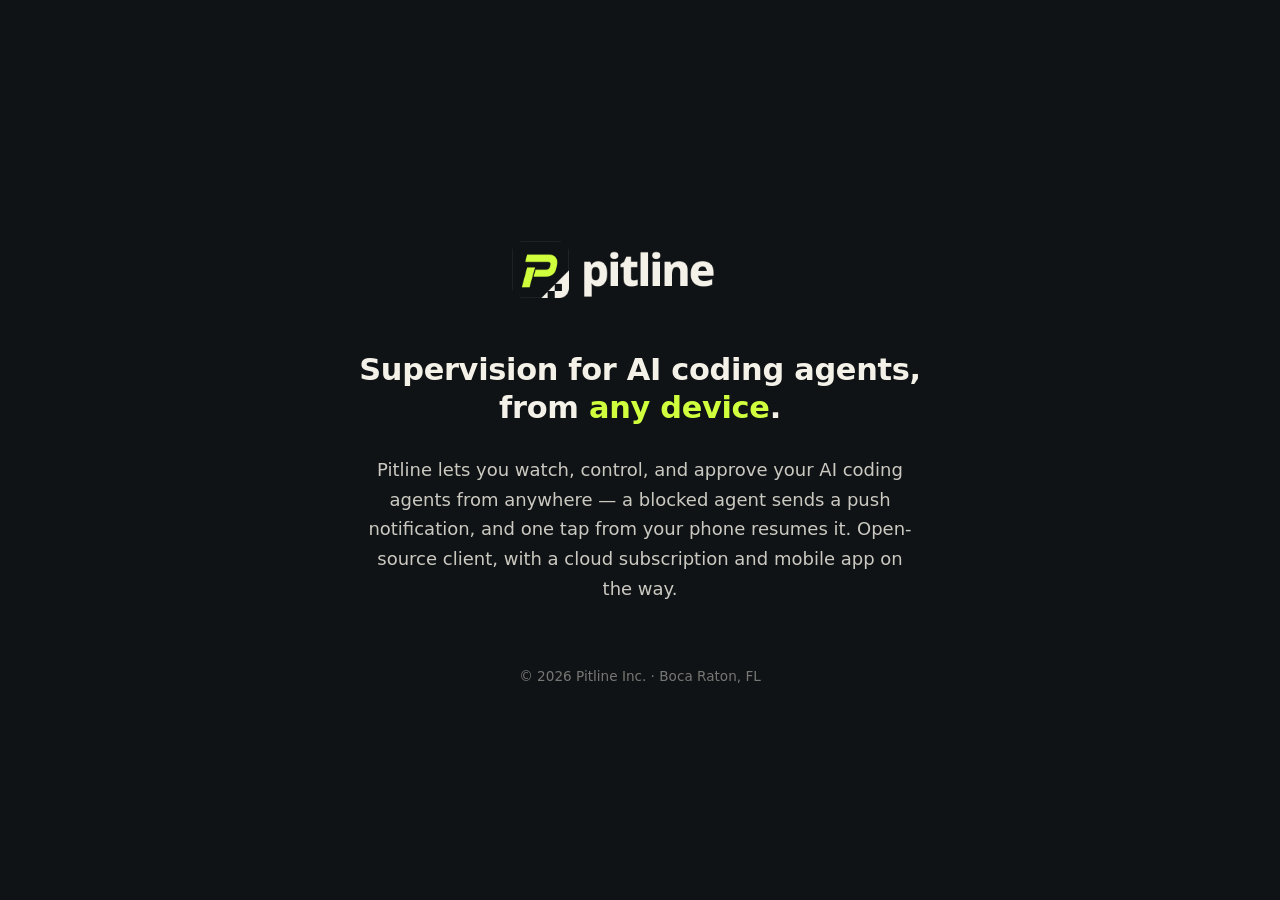
==== index.html @ 081ecd42 "Landing page for pitline.dev Claude-Session: https://claude.ai/code/session_01P5FhFDsYAYx5dnqQJ7jGLP" ====
<!doctype html>
<html lang="en">
<head>
  <meta charset="utf-8">
  <meta name="viewport" content="width=device-width, initial-scale=1">
  <title>Pitline — supervision for AI coding agents</title>
  <meta name="description" content="Pitline is web-native supervision for AI coding agents: watch, control, and approve your agents from any device, including your phone.">
  <link rel="icon" type="image/png" href="/assets/pitline-app-icon.png">
  <meta property="og:title" content="Pitline — supervision for AI coding agents">
  <meta property="og:description" content="Watch, control, and approve your AI coding agents from any device.">
  <meta property="og:image" content="https://pitline.dev/assets/pitline-og.png">
  <meta property="og:url" content="https://pitline.dev">
  <meta property="og:type" content="website">
  <style>
    :root {
      --graphite: #101315;
      --signal: #CFFF3D;
      --warm-white: #F4F1E8;
    }
    * { margin: 0; padding: 0; box-sizing: border-box; }
    body {
      background: var(--graphite);
      color: var(--warm-white);
      font-family: system-ui, -apple-system, "Segoe UI", Roboto, sans-serif;
      min-height: 100svh;
      display: flex;
      flex-direction: column;
      align-items: center;
      justify-content: center;
      padding: 2rem 1.5rem;
      text-align: center;
    }
    main {
      max-width: 40rem;
      display: flex;
      flex-direction: column;
      align-items: center;
      gap: 1.75rem;
    }
    .lockup { width: min(320px, 70vw); height: auto; }
    h1 {
      font-size: clamp(1.35rem, 4vw, 1.9rem);
      font-weight: 650;
      line-height: 1.25;
      letter-spacing: -0.01em;
    }
    h1 .accent { color: var(--signal); }
    p.lede {
      font-size: clamp(1rem, 2.5vw, 1.125rem);
      line-height: 1.65;
      color: color-mix(in srgb, var(--warm-white) 82%, transparent);
      max-width: 34rem;
    }
    footer {
      margin-top: 4rem;
      font-size: 0.85rem;
      color: color-mix(in srgb, var(--warm-white) 45%, transparent);
    }
  </style>
</head>
<body>
  <main>
    <img class="lockup" src="/assets/pitline-lockup-dark.png" alt="Pitline" width="900" height="300">
    <h1>Supervision for AI coding agents,<br>from <span class="accent">any device</span>.</h1>
    <p class="lede">
      Pitline lets you watch, control, and approve your AI coding agents from anywhere —
      a blocked agent sends a push notification, and one tap from your phone resumes it.
      Open-source client, with a cloud subscription and mobile app on the way.
    </p>
  </main>
  <footer>© 2026 Pitline Inc. · Boca Raton, FL</footer>
</body>
</html>
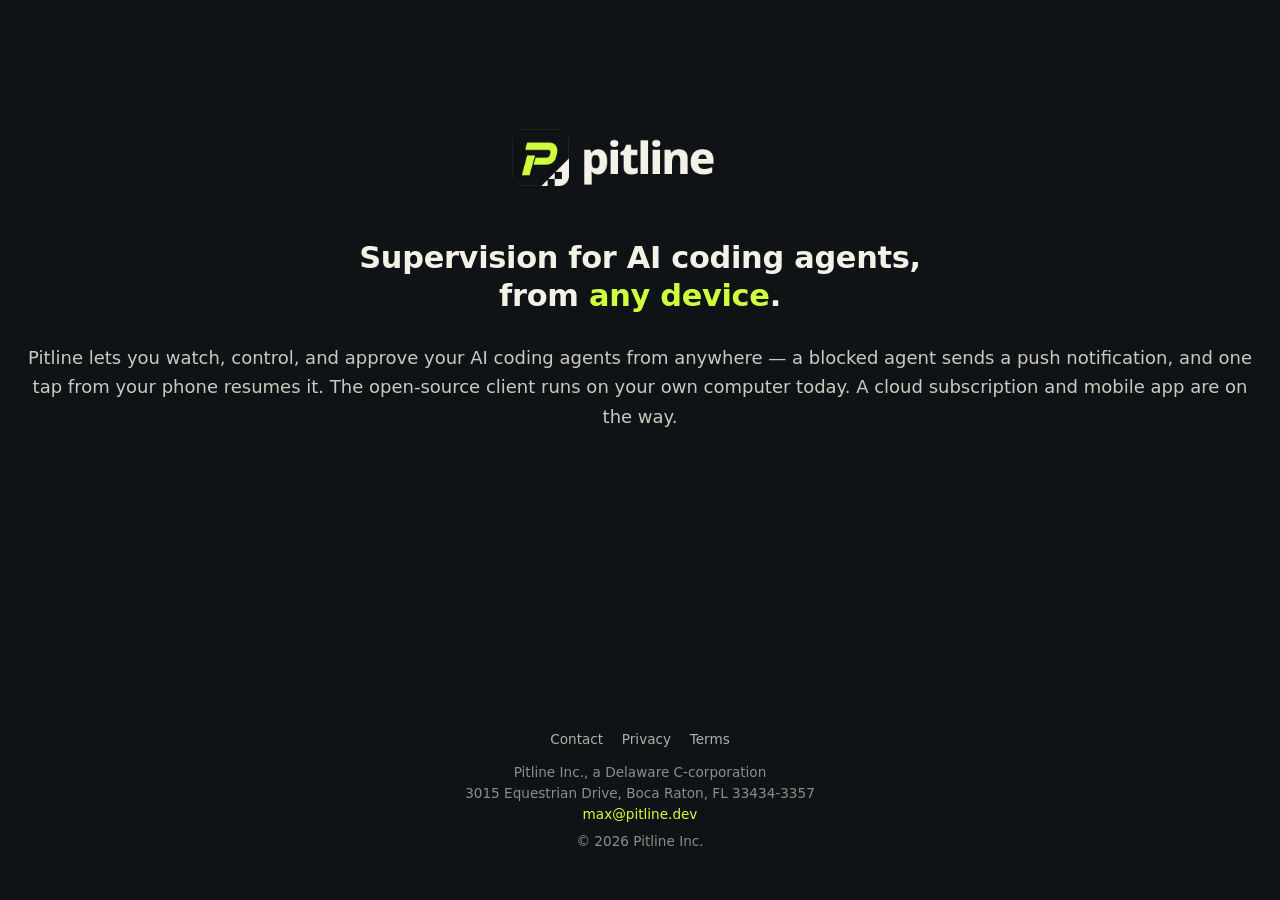
==== commit 1a95eaba: "Draft operating-company pages for pitline.dev. Add contact, privacy, and terms. Identify Pitline Inc" ====
--- a/index.html
+++ b/index.html
@@ -4,70 +4,36 @@
   <meta charset="utf-8">
   <meta name="viewport" content="width=device-width, initial-scale=1">
   <title>Pitline — supervision for AI coding agents</title>
-  <meta name="description" content="Pitline is web-native supervision for AI coding agents: watch, control, and approve your agents from any device, including your phone.">
+  <meta name="description" content="Pitline is web-native supervision for AI coding agents: watch, control, and approve your agents from any device. Pitline Inc. is a Delaware C-corporation.">
   <link rel="icon" type="image/png" href="/assets/pitline-app-icon.png">
+  <link rel="stylesheet" href="/site.css">
   <meta property="og:title" content="Pitline — supervision for AI coding agents">
   <meta property="og:description" content="Watch, control, and approve your AI coding agents from any device.">
   <meta property="og:image" content="https://pitline.dev/assets/pitline-og.png">
   <meta property="og:url" content="https://pitline.dev">
   <meta property="og:type" content="website">
-  <style>
-    :root {
-      --graphite: #101315;
-      --signal: #CFFF3D;
-      --warm-white: #F4F1E8;
-    }
-    * { margin: 0; padding: 0; box-sizing: border-box; }
-    body {
-      background: var(--graphite);
-      color: var(--warm-white);
-      font-family: system-ui, -apple-system, "Segoe UI", Roboto, sans-serif;
-      min-height: 100svh;
-      display: flex;
-      flex-direction: column;
-      align-items: center;
-      justify-content: center;
-      padding: 2rem 1.5rem;
-      text-align: center;
-    }
-    main {
-      max-width: 40rem;
-      display: flex;
-      flex-direction: column;
-      align-items: center;
-      gap: 1.75rem;
-    }
-    .lockup { width: min(320px, 70vw); height: auto; }
-    h1 {
-      font-size: clamp(1.35rem, 4vw, 1.9rem);
-      font-weight: 650;
-      line-height: 1.25;
-      letter-spacing: -0.01em;
-    }
-    h1 .accent { color: var(--signal); }
-    p.lede {
-      font-size: clamp(1rem, 2.5vw, 1.125rem);
-      line-height: 1.65;
-      color: color-mix(in srgb, var(--warm-white) 82%, transparent);
-      max-width: 34rem;
-    }
-    footer {
-      margin-top: 4rem;
-      font-size: 0.85rem;
-      color: color-mix(in srgb, var(--warm-white) 45%, transparent);
-    }
-  </style>
 </head>
 <body>
-  <main>
+  <main class="hero">
     <img class="lockup" src="/assets/pitline-lockup-dark.png" alt="Pitline" width="900" height="300">
     <h1>Supervision for AI coding agents,<br>from <span class="accent">any device</span>.</h1>
     <p class="lede">
       Pitline lets you watch, control, and approve your AI coding agents from anywhere —
       a blocked agent sends a push notification, and one tap from your phone resumes it.
-      Open-source client, with a cloud subscription and mobile app on the way.
+      The open-source client runs on your own computer today. A cloud subscription and
+      mobile app are on the way.
     </p>
   </main>
-  <footer>© 2026 Pitline Inc. · Boca Raton, FL</footer>
+  <footer>
+    <nav>
+      <a href="/contact.html">Contact</a>
+      <a href="/privacy.html">Privacy</a>
+      <a href="/terms.html">Terms</a>
+    </nav>
+    <div>Pitline Inc., a Delaware C-corporation</div>
+    <div>3015 Equestrian Drive, Boca Raton, FL 33434-3357</div>
+    <div><a href="mailto:max@pitline.dev">max@pitline.dev</a></div>
+    <div class="legal">© 2026 Pitline Inc.</div>
+  </footer>
 </body>
 </html>
--- a/site.css
+++ b/site.css
@@ -0,0 +1,65 @@
+:root {
+  --graphite: #101315;
+  --signal: #CFFF3D;
+  --warm-white: #F4F1E8;
+  --muted: color-mix(in srgb, var(--warm-white) 55%, transparent);
+}
+* { margin: 0; padding: 0; box-sizing: border-box; }
+body {
+  background: var(--graphite);
+  color: var(--warm-white);
+  font-family: system-ui, -apple-system, "Segoe UI", Roboto, sans-serif;
+  min-height: 100svh;
+  display: flex;
+  flex-direction: column;
+  align-items: center;
+  padding: 2rem 1.5rem 3rem;
+}
+a { color: var(--signal); text-decoration: none; }
+a:hover { text-decoration: underline; }
+header { width: 100%; max-width: 42rem; margin-bottom: 2rem; }
+header img { width: min(220px, 55vw); height: auto; }
+.page { width: 100%; max-width: 42rem; }
+.hero {
+  text-align: center;
+  display: flex;
+  flex-direction: column;
+  align-items: center;
+  gap: 1.75rem;
+  padding-top: 8vh;
+}
+.hero .lockup { width: min(320px, 70vw); height: auto; }
+h1 {
+  font-size: clamp(1.35rem, 4vw, 1.9rem);
+  font-weight: 650;
+  line-height: 1.25;
+  letter-spacing: -0.01em;
+}
+h1 .accent { color: var(--signal); }
+h2 {
+  font-size: 1.15rem;
+  font-weight: 600;
+  margin: 1.75rem 0 0.6rem;
+}
+p.lede, .prose p {
+  font-size: clamp(1rem, 2.5vw, 1.125rem);
+  line-height: 1.65;
+  color: color-mix(in srgb, var(--warm-white) 82%, transparent);
+}
+.prose p, .prose li { margin-bottom: 0.85rem; }
+.prose ul { padding-left: 1.2rem; }
+.prose { margin-top: 0.5rem; }
+.addr { font-style: normal; line-height: 1.6; }
+footer {
+  margin-top: auto;
+  padding-top: 3.5rem;
+  width: 100%;
+  max-width: 42rem;
+  font-size: 0.85rem;
+  color: var(--muted);
+  text-align: center;
+  line-height: 1.55;
+}
+footer nav { margin-bottom: 0.75rem; }
+footer nav a { margin: 0 0.45rem; color: color-mix(in srgb, var(--warm-white) 70%, transparent); }
+footer .legal { margin-top: 0.35rem; }
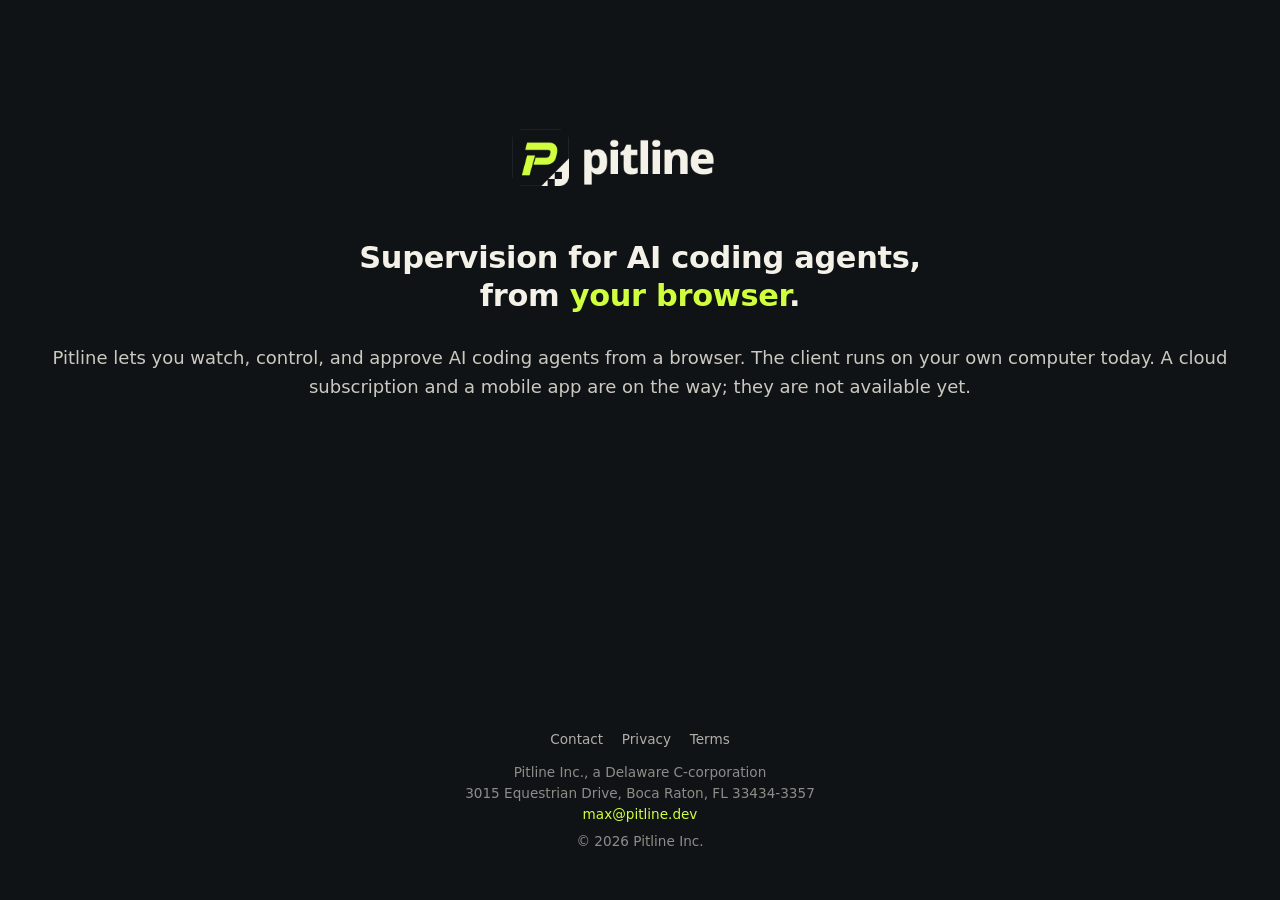
==== commit 0e4b04a6: "Soften hero copy and drop Apache-2.0 claim while the repo is private. Harvey legal nits on the draft" ====
--- a/index.html
+++ b/index.html
@@ -4,11 +4,11 @@
   <meta charset="utf-8">
   <meta name="viewport" content="width=device-width, initial-scale=1">
   <title>Pitline — supervision for AI coding agents</title>
-  <meta name="description" content="Pitline is web-native supervision for AI coding agents: watch, control, and approve your agents from any device. Pitline Inc. is a Delaware C-corporation.">
+  <meta name="description" content="Pitline is web-native supervision for AI coding agents: watch, control, and approve your agents from a browser. Pitline Inc. is a Delaware C-corporation.">
   <link rel="icon" type="image/png" href="/assets/pitline-app-icon.png">
   <link rel="stylesheet" href="/site.css">
   <meta property="og:title" content="Pitline — supervision for AI coding agents">
-  <meta property="og:description" content="Watch, control, and approve your AI coding agents from any device.">
+  <meta property="og:description" content="Watch, control, and approve your AI coding agents from a browser.">
   <meta property="og:image" content="https://pitline.dev/assets/pitline-og.png">
   <meta property="og:url" content="https://pitline.dev">
   <meta property="og:type" content="website">
@@ -16,12 +16,11 @@
 <body>
   <main class="hero">
     <img class="lockup" src="/assets/pitline-lockup-dark.png" alt="Pitline" width="900" height="300">
-    <h1>Supervision for AI coding agents,<br>from <span class="accent">any device</span>.</h1>
+    <h1>Supervision for AI coding agents,<br>from <span class="accent">your browser</span>.</h1>
     <p class="lede">
-      Pitline lets you watch, control, and approve your AI coding agents from anywhere —
-      a blocked agent sends a push notification, and one tap from your phone resumes it.
-      The open-source client runs on your own computer today. A cloud subscription and
-      mobile app are on the way.
+      Pitline lets you watch, control, and approve AI coding agents from a browser.
+      The client runs on your own computer today. A cloud subscription and a mobile
+      app are on the way; they are not available yet.
     </p>
   </main>
   <footer>
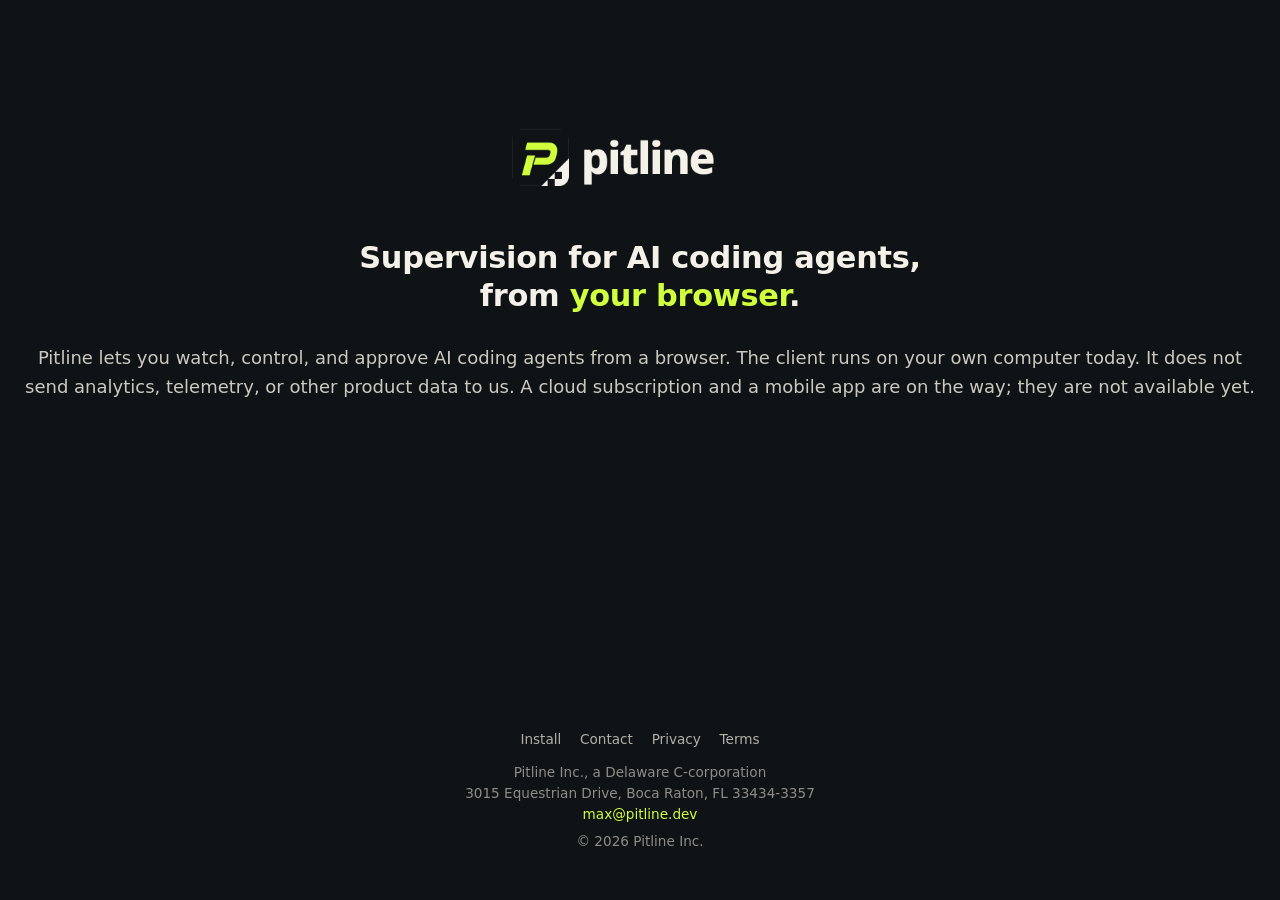
==== commit d0701d6f: "Add install page; privacy: product is local, analytics site-only. Google Analytics / Search Console," ====
--- a/index.html
+++ b/index.html
@@ -19,12 +19,14 @@
     <h1>Supervision for AI coding agents,<br>from <span class="accent">your browser</span>.</h1>
     <p class="lede">
       Pitline lets you watch, control, and approve AI coding agents from a browser.
-      The client runs on your own computer today. A cloud subscription and a mobile
+      The client runs on your own computer today. It does not send analytics,
+      telemetry, or other product data to us. A cloud subscription and a mobile
       app are on the way; they are not available yet.
     </p>
   </main>
   <footer>
     <nav>
+      <a href="/install.html">Install</a>
       <a href="/contact.html">Contact</a>
       <a href="/privacy.html">Privacy</a>
       <a href="/terms.html">Terms</a>
--- a/site.css
+++ b/site.css
@@ -63,3 +63,17 @@
 footer nav { margin-bottom: 0.75rem; }
 footer nav a { margin: 0 0.45rem; color: color-mix(in srgb, var(--warm-white) 70%, transparent); }
 footer .legal { margin-top: 0.35rem; }
+
+.prose pre {
+  overflow-x: auto;
+  padding: 0.9rem 1rem;
+  margin: 0 0 0.85rem;
+  background: color-mix(in srgb, var(--warm-white) 8%, transparent);
+  border-radius: 6px;
+  font-size: 0.85rem;
+  line-height: 1.5;
+}
+.prose code {
+  font-family: ui-monospace, SFMono-Regular, Menlo, Consolas, monospace;
+  font-size: 0.9em;
+}
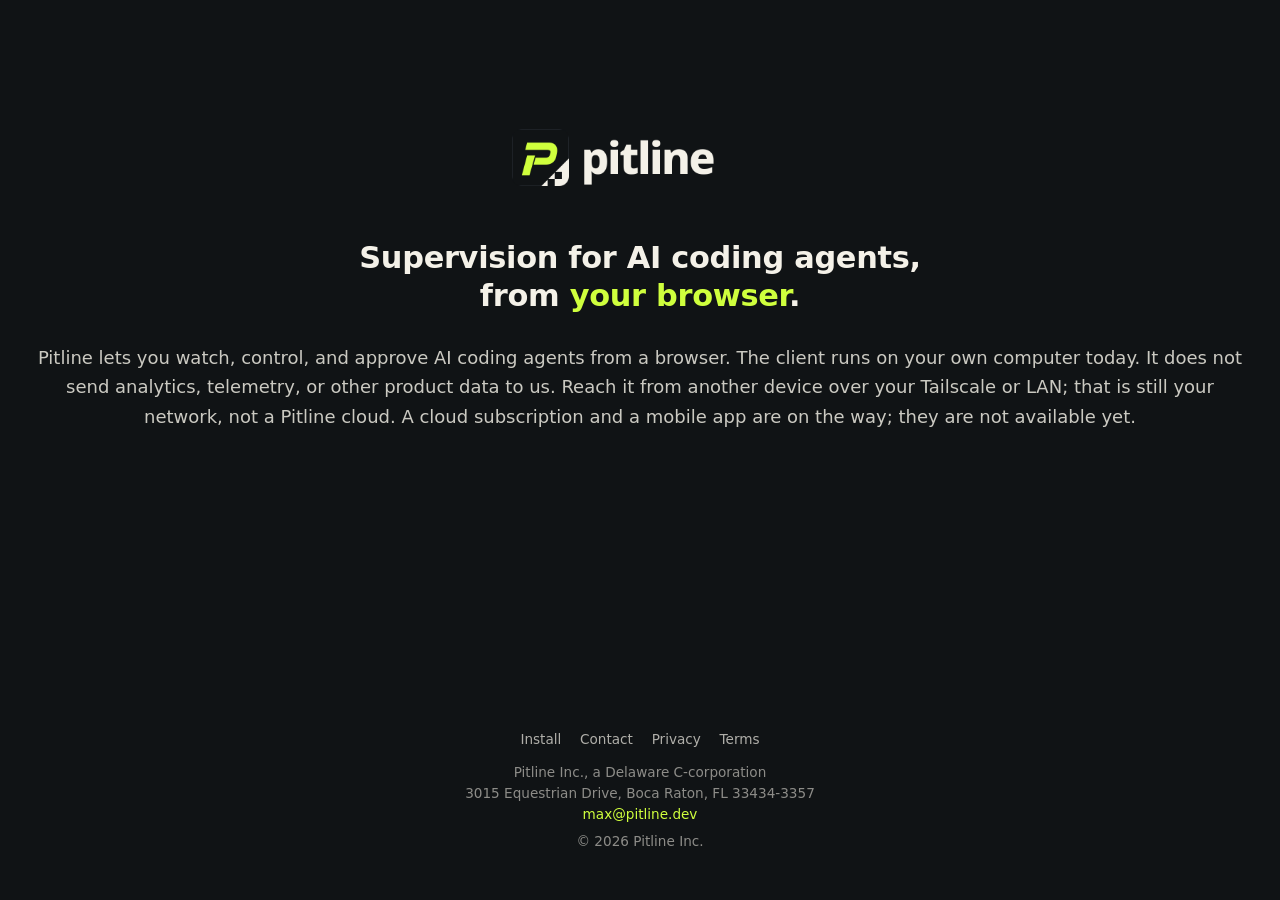
==== commit 49232f04: "Document Tailscale/LAN as the way to open the local UI remotely. Still not a Pitline cloud or mobile" ====
--- a/index.html
+++ b/index.html
@@ -3,6 +3,7 @@
 <head>
   <meta charset="utf-8">
   <meta name="viewport" content="width=device-width, initial-scale=1">
+  <meta name="google-site-verification" content="GQ0ChpXaXgn-ay-RtEQB5XUsm_oMuYf6OT4868eIXxI">
   <title>Pitline — supervision for AI coding agents</title>
   <meta name="description" content="Pitline is web-native supervision for AI coding agents: watch, control, and approve your agents from a browser. Pitline Inc. is a Delaware C-corporation.">
   <link rel="icon" type="image/png" href="/assets/pitline-app-icon.png">
@@ -20,8 +21,9 @@
     <p class="lede">
       Pitline lets you watch, control, and approve AI coding agents from a browser.
       The client runs on your own computer today. It does not send analytics,
-      telemetry, or other product data to us. A cloud subscription and a mobile
-      app are on the way; they are not available yet.
+      telemetry, or other product data to us. Reach it from another device over
+      your Tailscale or LAN; that is still your network, not a Pitline cloud.
+      A cloud subscription and a mobile app are on the way; they are not available yet.
     </p>
   </main>
   <footer>
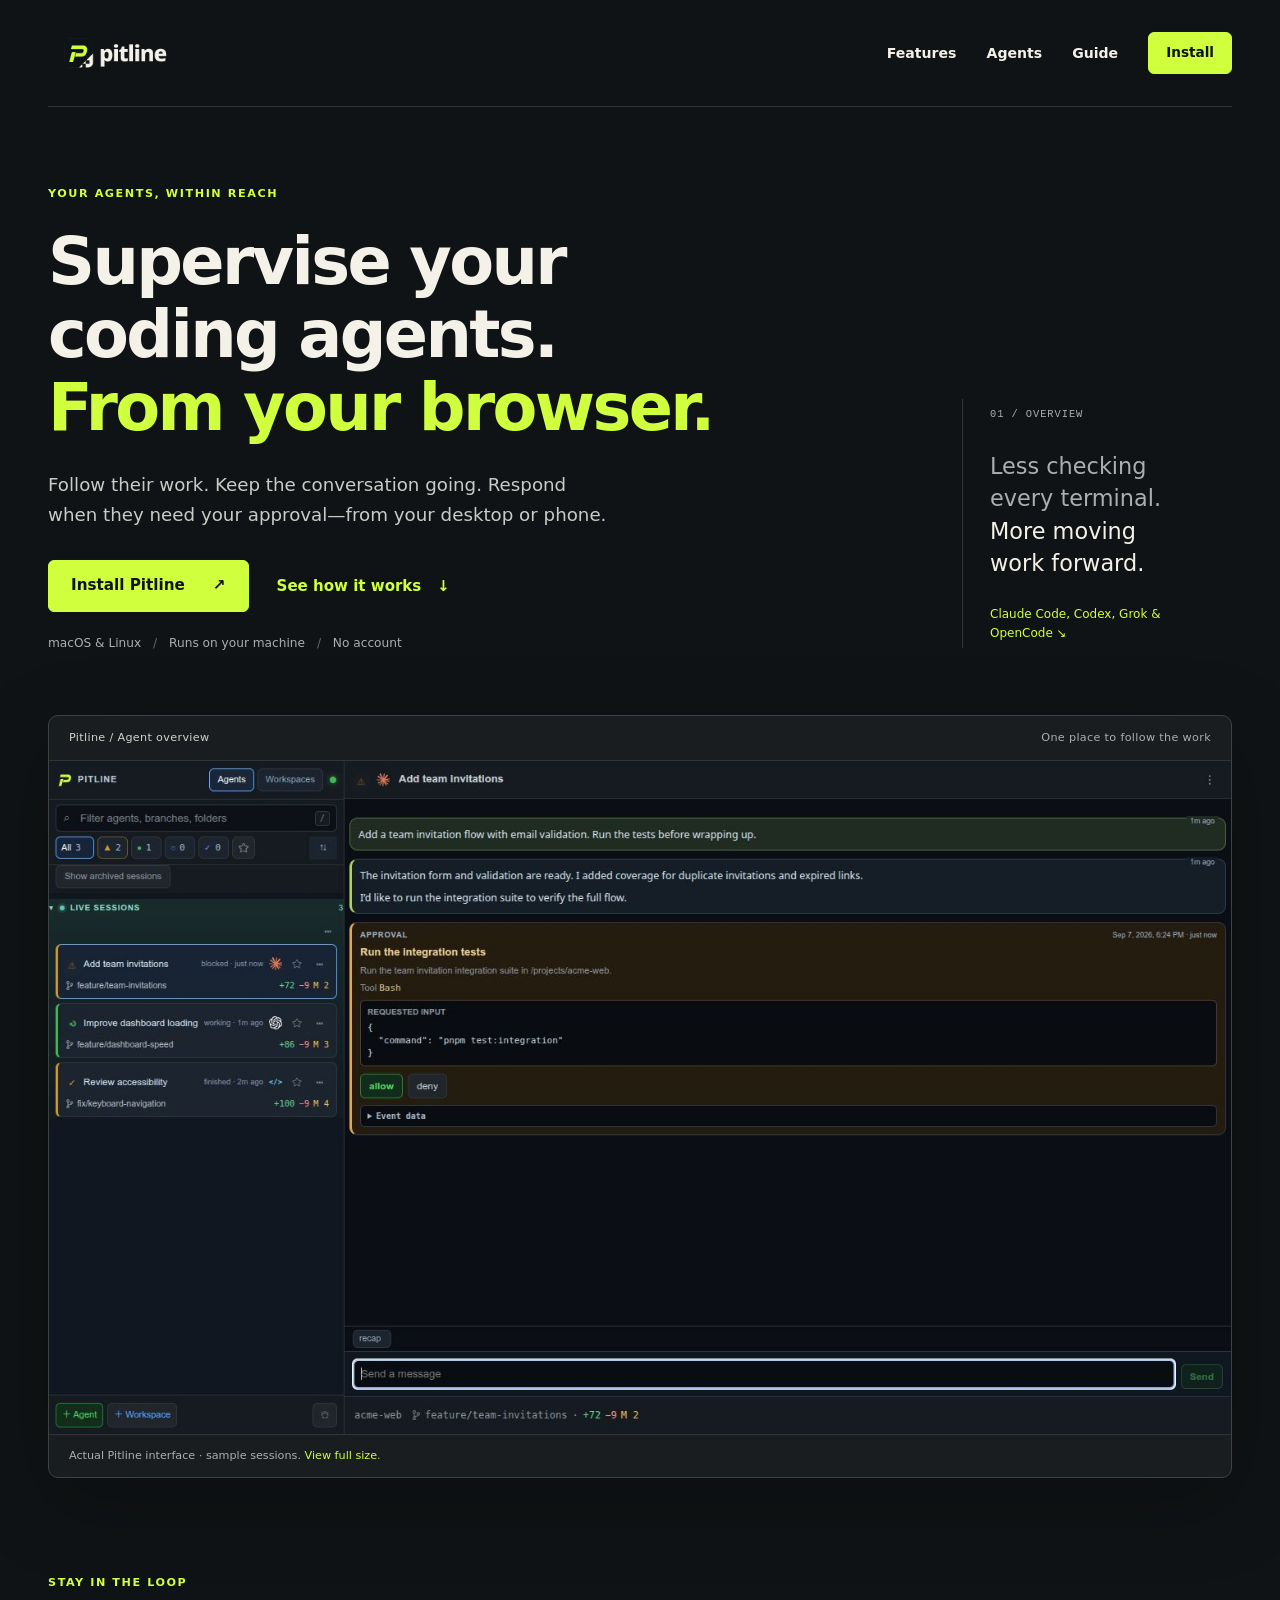
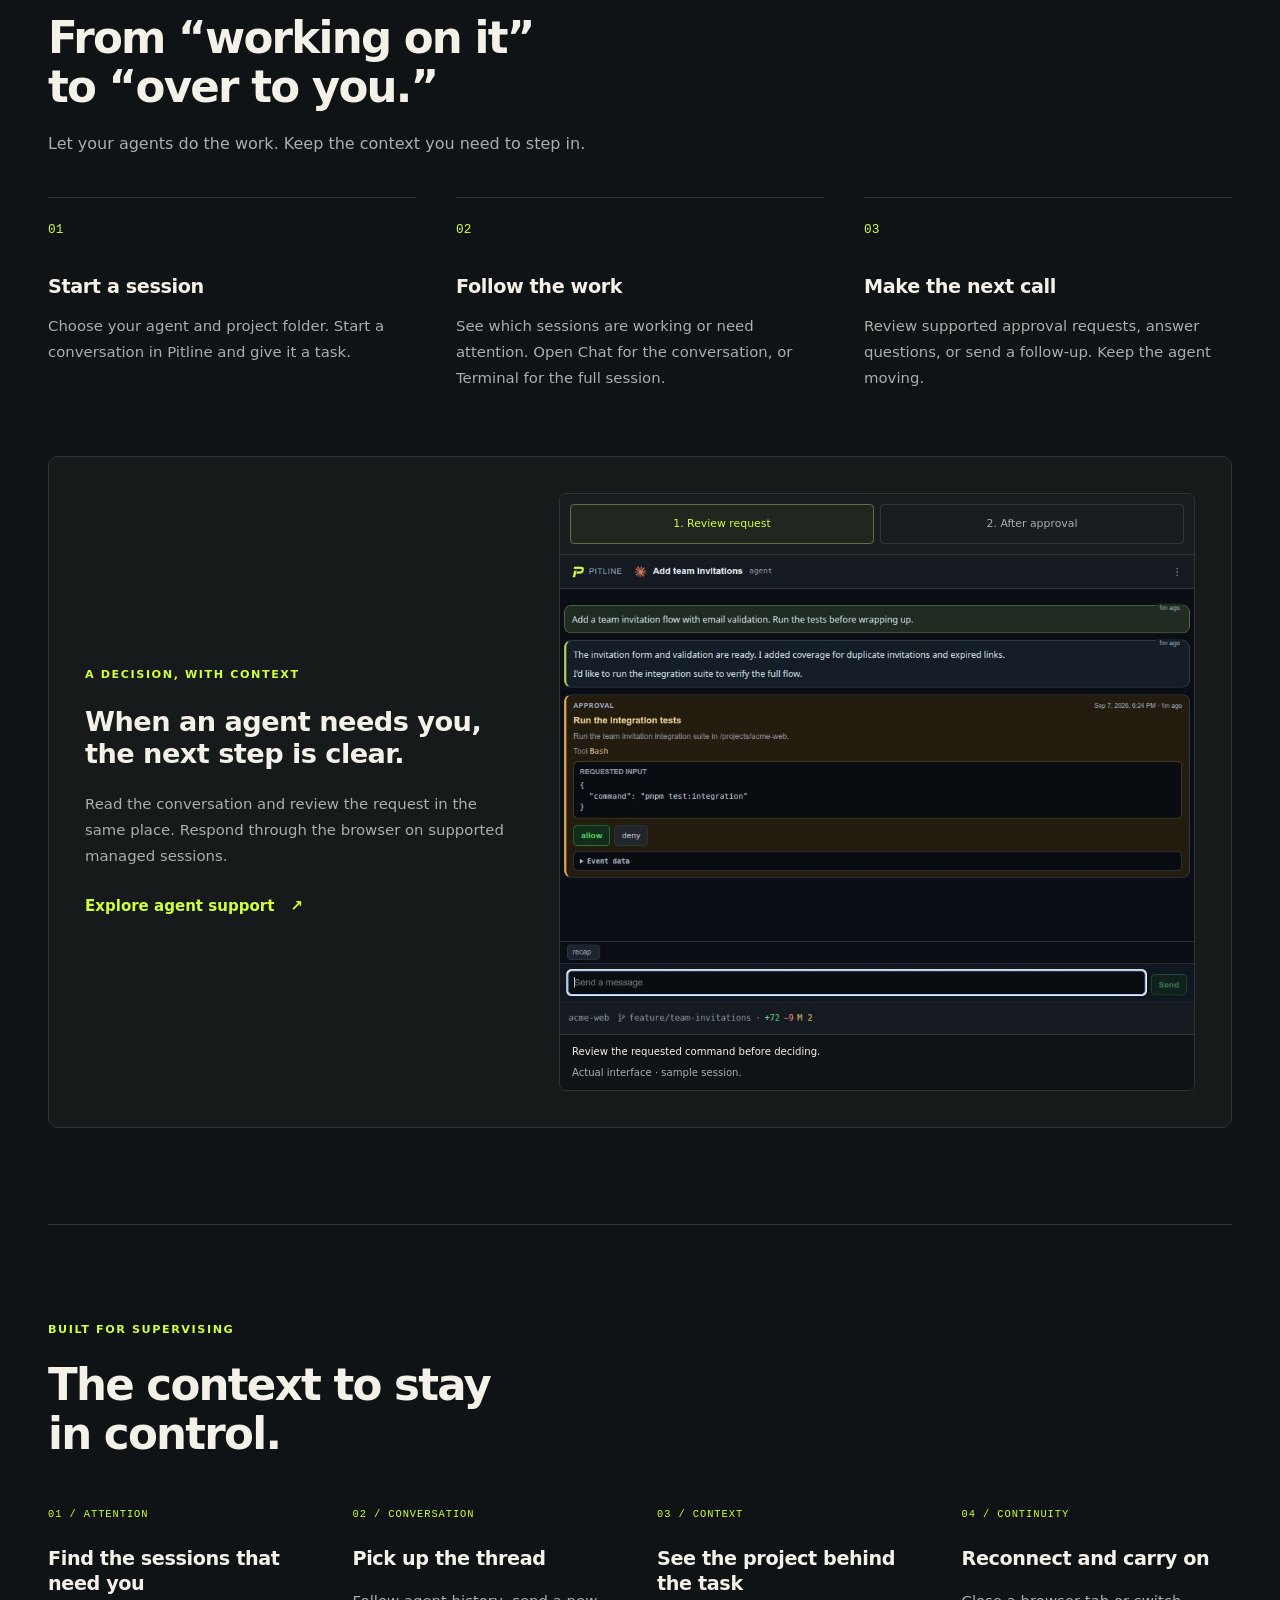
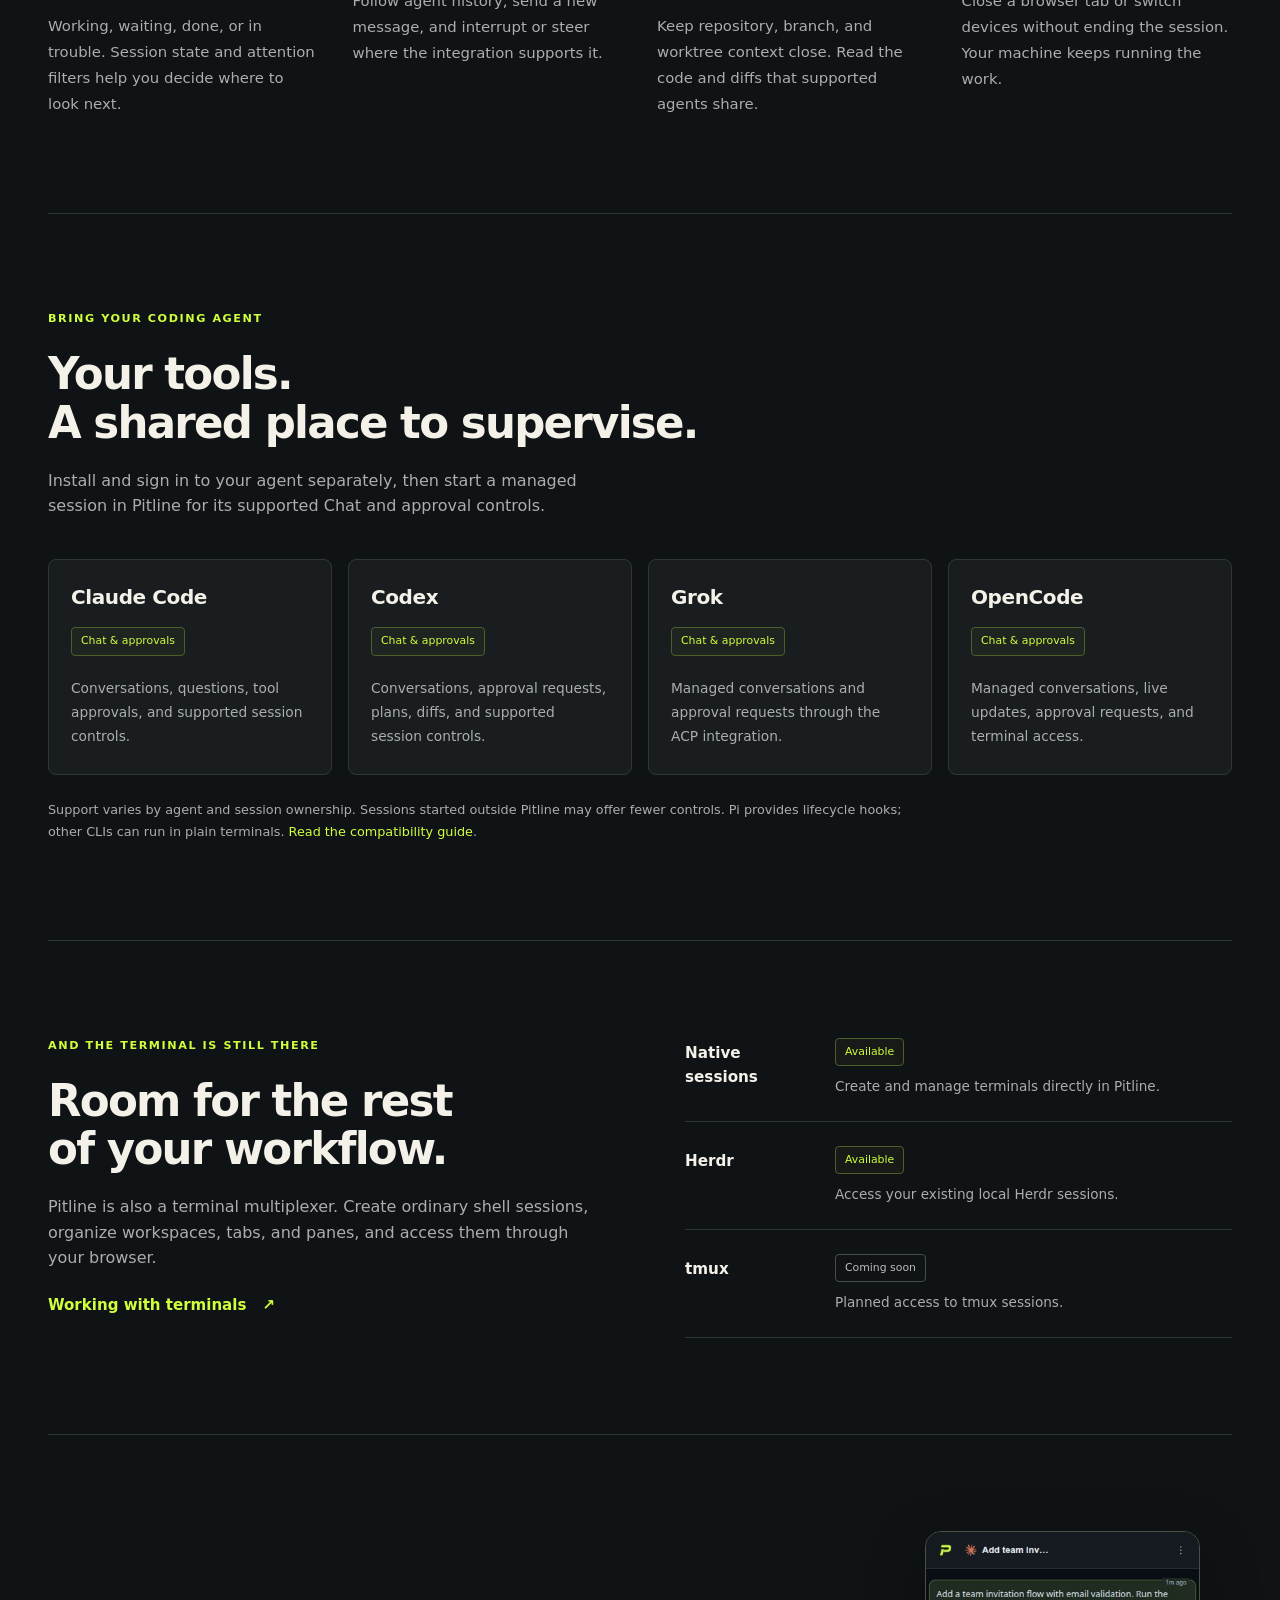
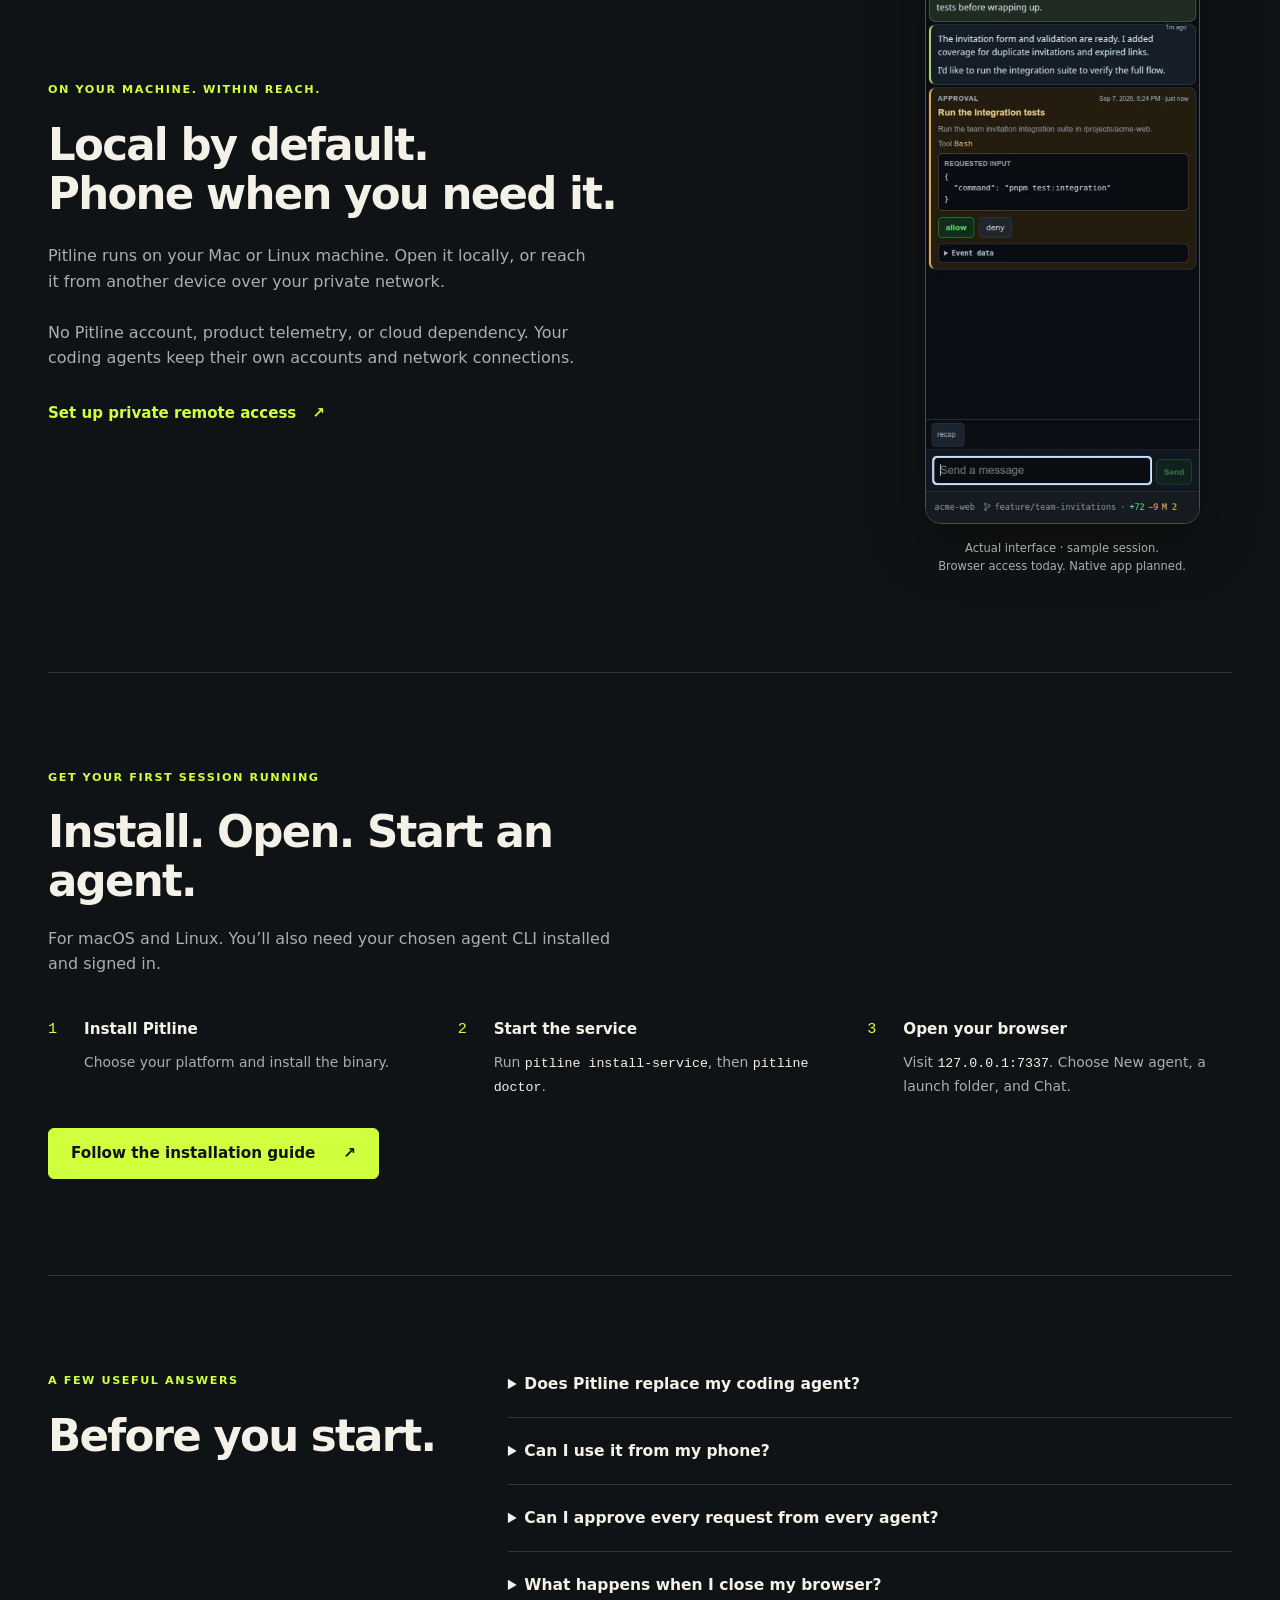
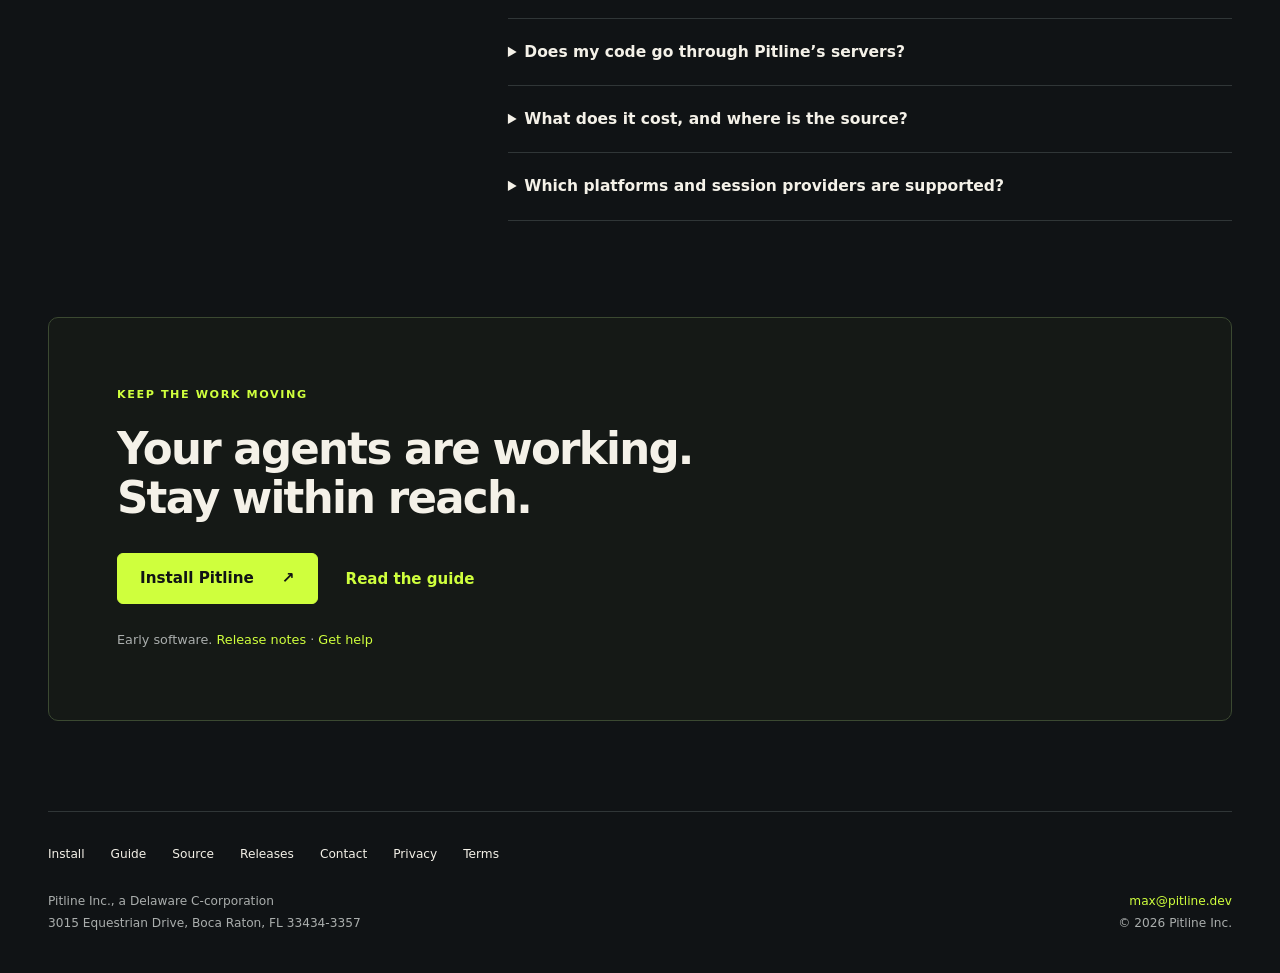
==== commit 7914f940: "Build agent supervision launch site and getting-started guides" ====
--- a/index.html
+++ b/index.html
@@ -1,42 +1,304 @@
 <!doctype html>
 <html lang="en">
 <head>
-  <meta charset="utf-8">
-  <meta name="viewport" content="width=device-width, initial-scale=1">
-  <meta name="google-site-verification" content="GQ0ChpXaXgn-ay-RtEQB5XUsm_oMuYf6OT4868eIXxI">
-  <title>Pitline — supervision for AI coding agents</title>
-  <meta name="description" content="Pitline is web-native supervision for AI coding agents: watch, control, and approve your agents from a browser. Pitline Inc. is a Delaware C-corporation.">
-  <link rel="icon" type="image/png" href="/assets/pitline-app-icon.png">
-  <link rel="stylesheet" href="/site.css">
-  <meta property="og:title" content="Pitline — supervision for AI coding agents">
-  <meta property="og:description" content="Watch, control, and approve your AI coding agents from a browser.">
-  <meta property="og:image" content="https://pitline.dev/assets/pitline-og.png">
-  <meta property="og:url" content="https://pitline.dev">
-  <meta property="og:type" content="website">
+<meta charset="utf-8">
+<meta name="viewport" content="width=device-width, initial-scale=1">
+<meta name="google-site-verification" content="GQ0ChpXaXgn-ay-RtEQB5XUsm_oMuYf6OT4868eIXxI">
+<title>Pitline — supervise your coding agents from your browser</title>
+<meta name="description" content="Follow your coding agents, manage conversations, and respond to approval requests from your browser. Pitline runs on your Mac or Linux machine. No account required.">
+<link rel="canonical" href="https://pitline.dev/">
+<link rel="icon" type="image/png" href="/assets/pitline-app-icon.png">
+<link rel="stylesheet" href="/site.css">
+<script src="/site.js" defer>
+</script>
+<meta property="og:title" content="Pitline — your agents, within reach">
+<meta property="og:description" content="Supervise your coding agents from your browser. Run locally. Follow their work. Respond when they need you.">
+<meta property="og:image" content="https://pitline.dev/assets/pitline-og.png">
+<meta property="og:url" content="https://pitline.dev/">
+<meta property="og:type" content="website">
+<meta name="twitter:card" content="summary_large_image">
 </head>
 <body>
-  <main class="hero">
-    <img class="lockup" src="/assets/pitline-lockup-dark.png" alt="Pitline" width="900" height="300">
-    <h1>Supervision for AI coding agents,<br>from <span class="accent">your browser</span>.</h1>
-    <p class="lede">
-      Pitline lets you watch, control, and approve AI coding agents from a browser.
-      The client runs on your own computer today. It does not send analytics,
-      telemetry, or other product data to us. Reach it from another device over
-      your Tailscale or LAN; that is still your network, not a Pitline cloud.
-      A cloud subscription and a mobile app are on the way; they are not available yet.
-    </p>
-  </main>
-  <footer>
-    <nav>
-      <a href="/install.html">Install</a>
-      <a href="/contact.html">Contact</a>
-      <a href="/privacy.html">Privacy</a>
-      <a href="/terms.html">Terms</a>
-    </nav>
-    <div>Pitline Inc., a Delaware C-corporation</div>
-    <div>3015 Equestrian Drive, Boca Raton, FL 33434-3357</div>
-    <div><a href="mailto:max@pitline.dev">max@pitline.dev</a></div>
-    <div class="legal">© 2026 Pitline Inc.</div>
-  </footer>
+<a class="skip-link" href="#main-content">Skip to content</a>
+<header class="site-header shell">
+<a class="brand" href="/" aria-label="Pitline home">
+<img src="/assets/pitline-lockup-dark.png" alt="Pitline" width="900" height="300">
+</a>
+<nav aria-label="Main navigation">
+<a href="#features">Features</a>
+<a href="#agents">Agents</a>
+<a href="/guide.html">Guide</a>
+<a class="button button-small" href="/install.html">Install</a>
+</nav>
+</header>
+<main id="main-content" class="landing">
+<section class="hero shell" aria-labelledby="hero-title">
+<div class="hero-copy">
+<p class="eyebrow">Your agents, within reach</p>
+<h1 id="hero-title">Supervise your<br>coding agents.<br>
+<span class="accent">From your browser.</span>
+</h1>
+<p class="lede">Follow their work. Keep the conversation going. Respond when they need your approval—from your desktop or phone.</p>
+<div class="actions">
+<a class="button" href="/install.html">Install Pitline <span aria-hidden="true">↗</span>
+</a>
+<a class="text-link" href="#walkthrough">See how it works <span aria-hidden="true">↓</span>
+</a>
+</div>
+<p class="hero-meta">macOS &amp; Linux <span aria-hidden="true">/</span> Runs on your machine <span aria-hidden="true">/</span> No account</p>
+</div>
+<div class="hero-aside">
+<span class="section-number">01 / OVERVIEW</span>
+<p>Less checking<br>every terminal.<br>
+<strong>More moving<br>work forward.</strong>
+</p>
+<a href="#agents">Claude Code, Codex, Grok &amp; OpenCode <span aria-hidden="true">↘</span>
+</a>
+</div>
+</section>
+<figure class="product-shot shell">
+<div class="shot-heading">
+<span>Pitline / Agent overview</span>
+<span>One place to follow the work</span>
+</div>
+<img src="/assets/pitline-agents.png" alt="Pitline agent overview with sample sessions and their working, waiting, and completed states" width="1440" height="820" fetchpriority="high">
+<figcaption>Actual Pitline interface · sample sessions. <a href="/assets/pitline-agents.png">View full size</a>.</figcaption>
+</figure>
+<section id="walkthrough" class="section shell" aria-labelledby="workflow-title">
+<div class="section-heading">
+<p class="eyebrow">Stay in the loop</p>
+<h2 id="workflow-title">From “working on it”<br>to “over to you.”</h2>
+<p>Let your agents do the work. Keep the context you need to step in.</p>
+</div>
+<ol class="steps">
+<li>
+<span class="step-number">01</span>
+<h3>Start a session</h3>
+<p>Choose your agent and project folder. Start a conversation in Pitline and give it a task.</p>
+</li>
+<li>
+<span class="step-number">02</span>
+<h3>Follow the work</h3>
+<p>See which sessions are working or need attention. Open Chat for the conversation, or Terminal for the full session.</p>
+</li>
+<li>
+<span class="step-number">03</span>
+<h3>Make the next call</h3>
+<p>Review supported approval requests, answer questions, or send a follow-up. Keep the agent moving.</p>
+</li>
+</ol>
+<div class="approval-feature">
+<div class="approval-copy">
+<p class="eyebrow">A decision, with context</p>
+<h3>When an agent needs you,<br>the next step is clear.</h3>
+<p>Read the conversation and review the request in the same place. Respond through the browser on supported managed sessions.</p>
+<a class="text-link" href="/guide.html#agents">Explore agent support <span aria-hidden="true">↗</span>
+</a>
+</div>
+<figure class="detail-shot">
+<div class="demo-controls" role="group" aria-label="Approval walkthrough">
+<button type="button" data-demo="request" aria-pressed="true" aria-controls="approval-demo">1. Review request</button>
+<button type="button" data-demo="result" aria-pressed="false" aria-controls="approval-demo">2. After approval</button>
+</div>
+<img id="approval-demo" src="/assets/pitline-approval.png" alt="A sample agent conversation in Pitline with a pending tool approval and response controls" width="900" height="680" loading="lazy">
+<figcaption>
+<span id="demo-caption" role="status">Review the requested command before deciding.</span> Actual interface · sample session.</figcaption>
+</figure>
+</div>
+</section>
+<section id="features" class="section section-border shell" aria-labelledby="features-title">
+<div class="section-heading">
+<p class="eyebrow">Built for supervising</p>
+<h2 id="features-title">The context to stay<br>in control.</h2>
+</div>
+<div class="feature-grid">
+<article>
+<span class="feature-index">01 / ATTENTION</span>
+<h3>Find the sessions that need you</h3>
+<p>Working, waiting, done, or in trouble. Session state and attention filters help you decide where to look next.</p>
+</article>
+<article>
+<span class="feature-index">02 / CONVERSATION</span>
+<h3>Pick up the thread</h3>
+<p>Follow agent history, send a new message, and interrupt or steer where the integration supports it.</p>
+</article>
+<article>
+<span class="feature-index">03 / CONTEXT</span>
+<h3>See the project behind the task</h3>
+<p>Keep repository, branch, and worktree context close. Read the code and diffs that supported agents share.</p>
+</article>
+<article>
+<span class="feature-index">04 / CONTINUITY</span>
+<h3>Reconnect and carry on</h3>
+<p>Close a browser tab or switch devices without ending the session. Your machine keeps running the work.</p>
+</article>
+</div>
+</section>
+<section id="agents" class="section section-border shell" aria-labelledby="agents-title">
+<div class="section-heading">
+<p class="eyebrow">Bring your coding agent</p>
+<h2 id="agents-title">Your tools.<br>A shared place to supervise.</h2>
+<p>Install and sign in to your agent separately, then start a managed session in Pitline for its supported Chat and approval controls.</p>
+</div>
+<div class="agent-grid">
+<article>
+<h3>Claude Code</h3>
+<span class="availability">Chat &amp; approvals</span>
+<p>Conversations, questions, tool approvals, and supported session controls.</p>
+</article>
+<article>
+<h3>Codex</h3>
+<span class="availability">Chat &amp; approvals</span>
+<p>Conversations, approval requests, plans, diffs, and supported session controls.</p>
+</article>
+<article>
+<h3>Grok</h3>
+<span class="availability">Chat &amp; approvals</span>
+<p>Managed conversations and approval requests through the ACP integration.</p>
+</article>
+<article>
+<h3>OpenCode</h3>
+<span class="availability">Chat &amp; approvals</span>
+<p>Managed conversations, live updates, approval requests, and terminal access.</p>
+</article>
+</div>
+<p class="section-note">Support varies by agent and session ownership. Sessions started outside Pitline may offer fewer controls. Pi provides lifecycle hooks; other CLIs can run in plain terminals. <a href="/guide.html#agents">Read the compatibility guide</a>.</p>
+</section>
+<section class="section section-border shell terminal-section" aria-labelledby="terminal-title">
+<div class="section-heading">
+<p class="eyebrow">And the terminal is still there</p>
+<h2 id="terminal-title">Room for the rest<br>of your workflow.</h2>
+<p>Pitline is also a terminal multiplexer. Create ordinary shell sessions, organize workspaces, tabs, and panes, and access them through your browser.</p>
+<a class="text-link" href="/guide.html#terminals">Working with terminals <span aria-hidden="true">↗</span>
+</a>
+</div>
+<dl class="provider-list">
+<div>
+<dt>Native sessions</dt>
+<dd>
+<span class="availability">Available</span>
+<p>Create and manage terminals directly in Pitline.</p>
+</dd>
+</div>
+<div>
+<dt>Herdr</dt>
+<dd>
+<span class="availability">Available</span>
+<p>Access your existing local Herdr sessions.</p>
+</dd>
+</div>
+<div>
+<dt>tmux</dt>
+<dd>
+<span class="availability planned">Coming soon</span>
+<p>Planned access to tmux sessions.</p>
+</dd>
+</div>
+</dl>
+</section>
+<section class="section section-border shell local-section" aria-labelledby="local-title">
+<div class="local-copy">
+<p class="eyebrow">On your machine. Within reach.</p>
+<h2 id="local-title">Local by default.<br>Phone when you need it.</h2>
+<p>Pitline runs on your Mac or Linux machine. Open it locally, or reach it from another device over your private network.</p>
+<p>No Pitline account, product telemetry, or cloud dependency. Your coding agents keep their own accounts and network connections.</p>
+<a class="text-link" href="/guide.html#remote-access">Set up private remote access <span aria-hidden="true">↗</span>
+</a>
+</div>
+<figure class="phone-shot">
+<img src="/assets/pitline-mobile.png" alt="Pitline's agent conversation and approval controls displayed in a phone-size browser" width="390" height="844" loading="lazy">
+<figcaption>Actual interface · sample session.<br>Browser access today. Native app planned.</figcaption>
+</figure>
+</section>
+<section class="section section-border shell quick-start" aria-labelledby="start-title">
+<div class="section-heading">
+<p class="eyebrow">Get your first session running</p>
+<h2 id="start-title">Install. Open. Start an agent.</h2>
+<p>For macOS and Linux. You’ll also need your chosen agent CLI installed and signed in.</p>
+</div>
+<div class="quick-start-body">
+<ol class="start-list">
+<li>
+<strong>Install Pitline</strong>
+<span>Choose your platform and install the binary.</span>
+</li>
+<li>
+<strong>Start the service</strong>
+<span>Run <code>pitline install-service</code>, then <code>pitline doctor</code>.</span>
+</li>
+<li>
+<strong>Open your browser</strong>
+<span>Visit <code>127.0.0.1:7337</code>. Choose New agent, a launch folder, and Chat.</span>
+</li>
+</ol>
+<a class="button" href="/install.html">Follow the installation guide <span aria-hidden="true">↗</span>
+</a>
+</div>
+</section>
+<section id="faq" class="section section-border shell faq-section" aria-labelledby="faq-title">
+<div class="section-heading">
+<p class="eyebrow">A few useful answers</p>
+<h2 id="faq-title">Before you start.</h2>
+</div>
+<div class="faq-list">
+<details>
+<summary>Does Pitline replace my coding agent?</summary>
+<p>No. Pitline gives you a browser interface for supervising the agents you already use. Install and authenticate each agent separately. Its provider’s terms, subscriptions, and usage charges still apply.</p>
+</details>
+<details>
+<summary>Can I use it from my phone?</summary>
+<p>Yes, through your phone’s browser when it can reach the machine running Pitline. Use a private network such as Tailscale and configure access appropriately. A native mobile app and hosted cloud access are planned, not available today. <a href="/guide.html#remote-access">Set up access</a>.</p>
+</details>
+<details>
+<summary>Can I approve every request from every agent?</summary>
+<p>Approval support depends on the agent, the request, and who owns the session. Start a managed session in Pitline for supported controls. External Claude hook approvals require separate setup; plain terminal access does not provide structured approval support. <a href="/guide.html#agents">Compare integrations</a>.</p>
+</details>
+<details>
+<summary>What happens when I close my browser?</summary>
+<p>The session continues on the host machine, and you can reconnect. The keeper service allows native terminal sessions to survive daemon restarts. The host still needs to stay awake and running; this does not keep tasks executing during sleep or shutdown.</p>
+</details>
+<details>
+<summary>Does my code go through Pitline’s servers?</summary>
+<p>The local product does not send your sessions, code, analytics, or telemetry to Pitline Inc. Browser connections go to your machine over the network you choose. Your coding agent may contact its own provider as usual. <a href="/privacy.html">Read the privacy notice</a>.</p>
+</details>
+<details>
+<summary>What does it cost, and where is the source?</summary>
+<p>The local Pitline software is licensed under Apache-2.0 and requires no Pitline subscription. Agent-provider costs are separate. <a href="https://github.com/pitlinehq/pitline">Browse the source</a>. A future cloud subscription is not available to purchase today.</p>
+</details>
+<details>
+<summary>Which platforms and session providers are supported?</summary>
+<p>Pitline runs on macOS and Linux, with Intel/Apple Silicon and x86_64/ARM64 builds respectively. Native terminals and local Herdr sessions are supported. tmux integration is coming soon. There is no native Windows release.</p>
+</details>
+</div>
+</section>
+<section class="closing shell" aria-labelledby="closing-title">
+<p class="eyebrow">Keep the work moving</p>
+<h2 id="closing-title">Your agents are working.<br>Stay within reach.</h2>
+<div class="actions">
+<a class="button" href="/install.html">Install Pitline <span aria-hidden="true">↗</span>
+</a>
+<a class="text-link" href="/guide.html">Read the guide</a>
+</div>
+<p class="section-note">Early software. <a href="https://github.com/pitlinehq/releases/releases">Release notes</a> · <a href="/contact.html">Get help</a>
+</p>
+</section>
+</main>
+<footer class="site-footer shell">
+<nav aria-label="Footer navigation">
+<a href="/install.html">Install</a>
+<a href="/guide.html">Guide</a>
+<a href="https://github.com/pitlinehq/pitline">Source</a>
+<a href="https://github.com/pitlinehq/releases/releases">Releases</a>
+<a href="/contact.html">Contact</a>
+<a href="/privacy.html">Privacy</a>
+<a href="/terms.html">Terms</a>
+</nav>
+<div class="footer-meta">
+<div>Pitline Inc., a Delaware C-corporation<br>3015 Equestrian Drive, Boca Raton, FL 33434-3357</div>
+<div>
+<a href="mailto:max@pitline.dev">max@pitline.dev</a>
+<br>© 2026 Pitline Inc.</div>
+</div>
+</footer>
 </body>
 </html>
--- a/site.css
+++ b/site.css
@@ -1,79 +1,1243 @@
 :root {
-  --graphite: #101315;
-  --signal: #CFFF3D;
-  --warm-white: #F4F1E8;
-  --muted: color-mix(in srgb, var(--warm-white) 55%, transparent);
-}
-* { margin: 0; padding: 0; box-sizing: border-box; }
+  color-scheme:dark;
+  --graphite:#101315;
+  --signal:#cfff3d;
+  --warm-white:#f4f1e8;
+  --muted:#aaaead;
+  --surface:#191d1f;
+  --line:#303637;
+  --radius:10px;
+}
+
+* {
+  box-sizing:border-box;
+  margin:0;
+  padding:0;
+}
+
+html {
+  scroll-padding-top:2rem;
+  scroll-behavior:smooth;
+}
+
 body {
-  background: var(--graphite);
-  color: var(--warm-white);
-  font-family: system-ui, -apple-system, "Segoe UI", Roboto, sans-serif;
-  min-height: 100svh;
-  display: flex;
-  flex-direction: column;
-  align-items: center;
-  padding: 2rem 1.5rem 3rem;
-}
-a { color: var(--signal); text-decoration: none; }
-a:hover { text-decoration: underline; }
-header { width: 100%; max-width: 42rem; margin-bottom: 2rem; }
-header img { width: min(220px, 55vw); height: auto; }
-.page { width: 100%; max-width: 42rem; }
+  background:var(--graphite);
+  color:var(--warm-white);
+  font-family:system-ui,-apple-system,"Segoe UI",Roboto,sans-serif;
+  line-height:1.6;
+  min-height:100svh;
+  display:flex;
+  flex-direction:column;
+  align-items:center;
+}
+
+a {
+  color:var(--signal);
+  text-decoration:none;
+  text-underline-offset:.25em;
+}
+
+a:hover {
+  text-decoration:underline;
+}
+
+button,input {
+  font:inherit;
+}
+
+button {
+  cursor:pointer;
+}
+
+img {
+  display:block;
+  max-width:100%;
+  height:auto;
+}
+
+:focus-visible {
+  outline:2px solid var(--signal);
+  outline-offset:5px;
+  border-radius:3px;
+}
+
+[hidden] {
+  display:none!important;
+}
+
+.shell {
+  width:min(1200px,calc(100% - 96px));
+  margin-inline:auto;
+}
+
+.skip-link {
+  position:fixed;
+  left:1rem;
+  top:-5rem;
+  z-index:10;
+  background:var(--signal);
+  color:var(--graphite);
+  padding:.7rem 1rem;
+}
+
+.skip-link:focus {
+  top:1rem;
+}
+
+.site-header {
+  display:flex;
+  align-items:center;
+  justify-content:space-between;
+  gap:2rem;
+  padding:26px 0;
+  border-bottom:1px solid var(--line);
+}
+
+.brand {
+  display:block;
+  width:162px;
+  flex-shrink:0;
+}
+
+.brand img {
+  width:100%;
+}
+
+.site-header nav {
+  display:flex;
+  align-items:center;
+  gap:30px;
+  font-size:.88rem;
+  font-weight:550;
+}
+
+.site-header nav>a:not(.button) {
+  color:var(--warm-white);
+}
+
+.button {
+  display:inline-flex;
+  justify-content:center;
+  align-items:center;
+  gap:28px;
+  background:var(--signal);
+  color:var(--graphite);
+  padding:14px 22px;
+  border:1px solid var(--signal);
+  border-radius:6px;
+  line-height:1.4;
+  font-weight:650;
+  font-size:.95rem;
+  min-height:48px;
+  text-align:center;
+}
+
+.button:hover {
+  background:#dcff72;
+  text-decoration:none;
+}
+
+.button-small {
+  padding:9px 17px;
+  min-height:42px;
+  font-size:.85rem;
+}
+
+.text-link {
+  display:inline-flex;
+  gap:16px;
+  align-items:center;
+  font-weight:550;
+  font-size:.94rem;
+}
+
+.actions {
+  display:flex;
+  align-items:center;
+  flex-wrap:wrap;
+  gap:28px;
+}
+
+.landing {
+  width:100%;
+}
+
 .hero {
-  text-align: center;
-  display: flex;
-  flex-direction: column;
-  align-items: center;
-  gap: 1.75rem;
-  padding-top: 8vh;
-}
-.hero .lockup { width: min(320px, 70vw); height: auto; }
+  display:grid;
+  grid-template-columns:1fr 270px;
+  gap:64px;
+  align-items:end;
+  padding-block:78px 62px;
+}
+
+.eyebrow {
+  color:var(--signal);
+  text-transform:uppercase;
+  font-size:.7rem;
+  letter-spacing:.14em;
+  font-weight:650;
+  margin-bottom:22px;
+}
+
+h1,h2,h3 {
+  line-height:1.12;
+  font-weight:600;
+  letter-spacing:-.04em;
+}
+
 h1 {
-  font-size: clamp(1.35rem, 4vw, 1.9rem);
-  font-weight: 650;
-  line-height: 1.25;
-  letter-spacing: -0.01em;
-}
-h1 .accent { color: var(--signal); }
+  font-size:clamp(2.8rem,5.1vw,4.65rem);
+}
+
 h2 {
-  font-size: 1.15rem;
-  font-weight: 600;
-  margin: 1.75rem 0 0.6rem;
-}
-p.lede, .prose p {
-  font-size: clamp(1rem, 2.5vw, 1.125rem);
-  line-height: 1.65;
-  color: color-mix(in srgb, var(--warm-white) 82%, transparent);
-}
-.prose p, .prose li { margin-bottom: 0.85rem; }
-.prose ul { padding-left: 1.2rem; }
-.prose { margin-top: 0.5rem; }
-.addr { font-style: normal; line-height: 1.6; }
-footer {
-  margin-top: auto;
-  padding-top: 3.5rem;
-  width: 100%;
-  max-width: 42rem;
-  font-size: 0.85rem;
-  color: var(--muted);
-  text-align: center;
-  line-height: 1.55;
-}
-footer nav { margin-bottom: 0.75rem; }
-footer nav a { margin: 0 0.45rem; color: color-mix(in srgb, var(--warm-white) 70%, transparent); }
-footer .legal { margin-top: 0.35rem; }
+  font-size:clamp(2rem,3.4vw,3rem);
+}
+
+h3 {
+  font-size:1.2rem;
+  letter-spacing:-.02em;
+}
+
+.accent {
+  color:var(--signal);
+}
+
+.lede {
+  font-size:1.14rem;
+  color:#c8cbc6;
+  line-height:1.65;
+  max-width:565px;
+  margin-block:26px 30px;
+}
+
+.hero-meta {
+  font-size:.76rem;
+  color:var(--muted);
+  margin-top:22px;
+}
+
+.hero-meta span {
+  margin-inline:8px;
+  color:#626968;
+}
+
+.hero-aside {
+  border-left:1px solid var(--line);
+  padding-left:27px;
+  padding-bottom:5px;
+  margin-bottom:5px;
+}
+
+.section-number,.feature-index {
+  font-family:ui-monospace,SFMono-Regular,Consolas,monospace;
+  font-size:.65rem;
+  letter-spacing:.09em;
+  color:var(--muted);
+}
+
+.hero-aside p {
+  font-size:1.4rem;
+  line-height:1.45;
+  color:var(--muted);
+  margin:25px 0;
+}
+
+.hero-aside strong {
+  font-weight:500;
+  color:var(--warm-white);
+}
+
+.hero-aside a {
+  font-size:.75rem;
+  display:block;
+  max-width:210px;
+}
+
+.product-shot {
+  border:1px solid #3b4441;
+  border-radius:var(--radius);
+  overflow:hidden;
+  background:var(--surface);
+  box-shadow:0 24px 80px #0004;
+}
+
+.shot-heading {
+  display:flex;
+  justify-content:space-between;
+  gap:1rem;
+  padding:13px 20px;
+  font-size:.7rem;
+  color:#d0d3ca;
+  letter-spacing:.03em;
+  border-bottom:1px solid var(--line);
+}
+
+.shot-heading span:last-child {
+  color:var(--muted);
+}
+
+.product-shot img {
+  width:100%;
+}
+
+.product-shot figcaption,.detail-shot figcaption {
+  font-size:.7rem;
+  color:var(--muted);
+  padding:12px 20px;
+  border-top:1px solid var(--line);
+}
+
+.section {
+  padding-block:96px;
+}
+
+.section-border {
+  border-top:1px solid var(--line);
+}
+
+.section-heading {
+  max-width:650px;
+  margin-bottom:40px;
+}
+
+.section-heading>p:not(.eyebrow) {
+  color:var(--muted);
+  margin-top:20px;
+  max-width:570px;
+}
+
+.section-heading .text-link {
+  margin-top:22px;
+}
+
+.steps {
+  list-style:none;
+  display:grid;
+  grid-template-columns:repeat(3,minmax(0,1fr));
+  gap:40px;
+  margin-bottom:65px;
+}
+
+.steps li {
+  border-top:1px solid var(--line);
+  padding-top:22px;
+}
+
+.step-number {
+  font-family:ui-monospace,SFMono-Regular,Consolas,monospace;
+  color:var(--signal);
+  font-size:.8rem;
+  display:block;
+  margin-bottom:35px;
+}
+
+.steps h3 {
+  margin-bottom:16px;
+}
+
+.steps p,.feature-grid p,.agent-grid p,.approval-copy>p:not(.eyebrow) {
+  color:var(--muted);
+  font-size:.93rem;
+  line-height:1.75;
+}
+
+.approval-feature {
+  display:grid;
+  grid-template-columns:.8fr 1.2fr;
+  gap:50px;
+  align-items:center;
+  background:#161a1b;
+  border:1px solid var(--line);
+  border-radius:var(--radius);
+  overflow:hidden;
+  padding:36px;
+}
+
+.approval-copy h3 {
+  font-size:1.7rem;
+  line-height:1.2;
+  margin-bottom:20px;
+}
+
+.approval-copy .text-link {
+  margin-top:25px;
+}
+
+.detail-shot {
+  min-width:0;
+  border:1px solid var(--line);
+  border-radius:7px;
+  overflow:hidden;
+  background:var(--graphite);
+}
+
+.detail-shot img {
+  width:100%;
+}
+
+.detail-shot figcaption {
+  font-size:.63rem;
+  padding:9px 12px;
+}
+
+.feature-grid {
+  display:grid;
+  grid-template-columns:repeat(4,minmax(0,1fr));
+  gap:34px;
+}
+
+.feature-grid h3 {
+  margin:23px 0 16px;
+  line-height:1.3;
+}
+
+.feature-index {
+  color:var(--signal);
+}
+
+.agent-grid {
+  display:grid;
+  grid-template-columns:repeat(4,minmax(0,1fr));
+  gap:16px;
+}
+
+.agent-grid article {
+  background:var(--surface);
+  border:1px solid var(--line);
+  border-radius:8px;
+  padding:26px 22px;
+}
+
+.agent-grid h3 {
+  font-size:1.25rem;
+  margin-bottom:18px;
+}
+
+.agent-grid p {
+  font-size:.86rem;
+  margin-top:20px;
+}
+
+.availability {
+  display:inline-block;
+  color:var(--signal);
+  font-size:.68rem;
+  line-height:1.5;
+  padding:5px 9px;
+  border:1px solid #4c5e2a;
+  border-radius:4px;
+  background:#cfff3d08;
+  white-space:nowrap;
+}
+
+.planned {
+  color:#b9bdbb;
+  border-color:#474d4d;
+  background:transparent;
+}
+
+.section-note {
+  font-size:.8rem;
+  color:var(--muted);
+  margin-top:24px;
+  max-width:860px;
+  line-height:1.75;
+}
+
+.terminal-section {
+  display:grid;
+  grid-template-columns:1fr 1fr;
+  gap:90px;
+}
+
+.terminal-section .section-heading {
+  margin-bottom:0;
+}
+
+.provider-list>div {
+  display:grid;
+  grid-template-columns:130px 1fr;
+  gap:20px;
+  padding-block:23px;
+  border-bottom:1px solid var(--line);
+}
+
+.provider-list>div:first-child {
+  padding-top:0;
+}
+
+.provider-list dt {
+  font-weight:600;
+  font-size:.95rem;
+  padding-top:4px;
+}
+
+.provider-list dd p {
+  font-size:.85rem;
+  color:var(--muted);
+  margin-top:10px;
+}
+
+.local-section {
+  display:grid;
+  grid-template-columns:1fr 340px;
+  gap:100px;
+  align-items:center;
+}
+
+.local-copy>p:not(.eyebrow) {
+  max-width:540px;
+  color:var(--muted);
+  margin-top:25px;
+}
+
+.local-copy>.text-link {
+  margin-top:30px;
+}
+
+.phone-shot {
+  width:275px;
+  justify-self:center;
+}
+
+.phone-shot img {
+  border:1px solid #485143;
+  border-radius:16px;
+  width:100%;
+  box-shadow:0 20px 60px #0005;
+}
+
+.phone-shot figcaption {
+  text-align:center;
+  color:var(--muted);
+  font-size:.72rem;
+  margin-top:15px;
+}
+
+.quick-start-body {
+  display:flex;
+  flex-direction:column;
+  align-items:flex-start;
+  gap:30px;
+}
+
+.start-list {
+  display:grid;
+  grid-template-columns:repeat(3,minmax(0,1fr));
+  gap:45px;
+  list-style:none;
+  counter-reset:start;
+  width:100%;
+}
+
+.start-list li {
+  counter-increment:start;
+  position:relative;
+  padding-left:36px;
+}
+
+.start-list li:before {
+  content:counter(start);
+  position:absolute;
+  left:0;
+  top:0;
+  color:var(--signal);
+  font-family:ui-monospace,monospace;
+  font-size:.95rem;
+}
+
+.start-list strong {
+  display:block;
+  font-size:.95rem;
+  margin-bottom:10px;
+}
+
+.start-list span {
+  font-size:.87rem;
+  color:var(--muted);
+  display:block;
+}
+
+.start-list code {
+  font-size:.83rem;
+  color:var(--warm-white);
+}
+
+.faq-section {
+  display:grid;
+  grid-template-columns:.7fr 1.3fr;
+  gap:70px;
+}
+
+.faq-list details {
+  padding-block:21px;
+  border-bottom:1px solid var(--line);
+}
+
+.faq-list details:first-child {
+  padding-top:0;
+}
+
+.faq-list summary {
+  font-weight:550;
+  cursor:pointer;
+  font-size:.97rem;
+  line-height:1.55;
+  padding-right:15px;
+}
+
+.faq-list p {
+  font-size:.9rem;
+  color:var(--muted);
+  line-height:1.8;
+  margin-top:18px;
+}
+
+.closing {
+  padding:68px;
+  border:1px solid #3b4931;
+  border-radius:10px;
+  background:#cfff3d06;
+  margin-bottom:90px;
+}
+
+.closing h2 {
+  margin-bottom:30px;
+}
+
+.closing .section-note {
+  margin-top:25px;
+}
+
+.site-footer {
+  padding-block:32px 40px;
+  border-top:1px solid var(--line);
+  margin-top:auto;
+  color:var(--muted);
+  font-size:.76rem;
+  line-height:1.8;
+}
+
+.site-footer nav {
+  display:flex;
+  flex-wrap:wrap;
+  gap:12px 26px;
+  margin-bottom:26px;
+}
+
+.site-footer nav a {
+  color:var(--warm-white);
+}
+
+.footer-meta {
+  display:flex;
+  justify-content:space-between;
+  gap:25px;
+}
+
+.footer-meta>div:last-child {
+  text-align:right;
+}
+
+/* Long-form pages share the landing page navigation and type system. */
+.page {
+  width:min(760px,calc(100% - 96px));
+  margin:65px auto 85px;
+}
+
+.page h1 {
+  font-size:clamp(2.25rem,5vw,3.5rem);
+  margin-bottom:24px;
+}
+
+.prose h2 {
+  font-size:1.6rem;
+  letter-spacing:-.025em;
+  margin:2.8rem 0 1rem;
+  line-height:1.25;
+}
+
+.prose h3 {
+  font-size:1.12rem;
+  line-height:1.4;
+  margin:1.6rem 0 .7rem;
+}
+
+.prose p,.prose li {
+  font-size:1rem;
+  color:#c5c9c4;
+  line-height:1.8;
+  margin-bottom:1rem;
+}
+
+.prose .lede {
+  font-size:1.15rem;
+}
+
+.prose ul,.prose ol {
+  padding-left:1.35rem;
+  margin-block:1rem 1.4rem;
+}
+
+.prose li {
+  padding-left:.2rem;
+}
+
+.prose strong {
+  color:var(--warm-white);
+}
+
+.prose code {
+  font-family:ui-monospace,SFMono-Regular,Consolas,monospace;
+  font-size:.85em;
+  overflow-wrap:anywhere;
+}
 
 .prose pre {
-  overflow-x: auto;
-  padding: 0.9rem 1rem;
-  margin: 0 0 0.85rem;
-  background: color-mix(in srgb, var(--warm-white) 8%, transparent);
-  border-radius: 6px;
-  font-size: 0.85rem;
-  line-height: 1.5;
-}
-.prose code {
-  font-family: ui-monospace, SFMono-Regular, Menlo, Consolas, monospace;
-  font-size: 0.9em;
-}
+  overflow:auto;
+  background:var(--surface);
+  border:1px solid var(--line);
+  border-radius:8px;
+  padding:18px;
+  margin-block:1rem 1.4rem;
+  line-height:1.7;
+  font-size:.85rem;
+}
+
+.prose pre code {
+  font-size:inherit;
+  overflow-wrap:normal;
+}
+
+.prose address {
+  font-style:normal;
+  line-height:1.8;
+  color:#c5c9c4;
+}
+
+.prose table {
+  border-collapse:collapse;
+  width:100%;
+  font-size:.85rem;
+  line-height:1.65;
+  margin-block:1.4rem;
+}
+
+.prose th,.prose td {
+  padding:13px;
+  text-align:left;
+  border-bottom:1px solid var(--line);
+  vertical-align:top;
+}
+
+.prose td {
+  color:#c5c9c4;
+}
+
+.table-wrap,.table-scroll {
+  overflow-x:auto;
+}
+
+.prose .note {
+  font-size:.86rem;
+  color:var(--muted);
+  padding:18px 20px;
+  background:var(--surface);
+  border-left:2px solid var(--signal);
+  margin-block:1.5rem;
+}
+
+.prose .note p:last-child {
+  margin-bottom:0;
+}
+
+.prose .more,.prose details {
+  border:1px solid var(--line);
+  padding:18px 20px;
+  border-radius:8px;
+  margin-block:20px;
+}
+
+.prose summary {
+  cursor:pointer;
+  font-weight:550;
+  line-height:1.6;
+}
+
+.prose details[open] summary {
+  margin-bottom:15px;
+}
+
+.prose details p:last-child {
+  margin-bottom:0;
+}
+
+.prose section {
+  scroll-margin-top:2rem;
+}
+
+.prose .toc {
+  padding:20px 24px;
+  background:var(--surface);
+  border:1px solid var(--line);
+  border-radius:8px;
+}
+
+.prose .toc ul {
+  margin-bottom:0;
+}
+
+.os-tabs {
+  display:flex;
+  gap:5px;
+  background:var(--surface);
+  border:1px solid var(--line);
+  border-radius:8px;
+  width:fit-content;
+  padding:5px;
+  margin:30px 0;
+}
+
+.os-tab {
+  border:0;
+  border-radius:5px;
+  background:none;
+  color:var(--muted);
+  padding:11px 23px;
+  font-weight:600;
+  min-height:44px;
+}
+
+.os-tab:hover {
+  color:var(--warm-white);
+}
+
+.os-tab.is-active {
+  background:#cfff3d25;
+  color:var(--warm-white);
+}
+
+.os-panel h2:first-child {
+  margin-top:1.5rem;
+}
+
+.cmd {
+  display:flex;
+  flex-wrap:wrap;
+  align-items:center;
+  justify-content:space-between;
+  gap:0 10px;
+  background:var(--surface);
+  border:1px solid var(--line);
+  border-radius:8px;
+  overflow:hidden;
+  margin:18px 0 25px;
+  padding-top:7px;
+}
+
+.cmd:before {
+  content:'Terminal';
+  color:var(--muted);
+  font-family:ui-monospace,monospace;
+  font-size:.68rem;
+  padding-left:17px;
+}
+
+.cmd pre {
+  order:2;
+  flex:0 0 100%;
+  min-width:0;
+  max-width:100%;
+  margin:7px 0 0;
+  border:0;
+  border-top:1px solid var(--line);
+  border-radius:0;
+  padding:16px 17px;
+  white-space:pre-wrap;
+  overflow-wrap:anywhere;
+  font-size:.8rem;
+  line-height:1.85;
+}
+
+.cmd pre code {
+  white-space:pre-wrap;
+  overflow-wrap:anywhere;
+}
+
+.cmd .copy-btn {
+  order:1;
+  margin-right:7px;
+  border:1px solid #4b5552;
+  border-radius:5px;
+  background:#242a2b;
+  color:var(--warm-white);
+  padding:8px 14px;
+  font-size:.72rem;
+  min-height:38px;
+}
+
+.copy-btn:hover {
+  background:#35412a;
+}
+
+.copy-btn.is-copied {
+  color:var(--signal);
+}
+
+.copy-status {
+  order:3;
+  font-size:.75rem;
+  color:var(--muted);
+  padding:0 17px 10px;
+  flex-basis:100%;
+}
+
+.copy-status:empty {
+  display:none;
+}
+
+.command-label {
+  font-size:.72rem;
+  color:var(--muted);
+  padding-left:17px;
+}
+
+.cmd:has(.command-label):before {
+  display:none;
+}
+
+@media(min-width:1500px) {
+  .hero {
+    padding-top:100px;
+  }
+}
+
+@media(max-width:1000px) {
+  .shell {
+    width:calc(100% - 56px);
+  }
+  .hero {
+    grid-template-columns:1fr 220px;
+    gap:35px;
+  }
+  .hero-aside {
+    padding-left:22px;
+  }
+  .hero-aside p {
+    font-size:1.15rem;
+  }
+  .feature-grid {
+    grid-template-columns:repeat(2,minmax(0,1fr));
+    gap:40px;
+  }
+  .agent-grid {
+    grid-template-columns:repeat(2,minmax(0,1fr));
+  }
+  .terminal-section {
+    gap:45px;
+  }
+  .local-section {
+    gap:50px;
+    grid-template-columns:1fr 275px;
+  }
+  .approval-feature {
+    gap:30px;
+    padding:25px;
+  }
+  .approval-copy h3 {
+    font-size:1.4rem;
+  }
+  .faq-section {
+    gap:40px;
+  }
+  .page {
+    width:min(760px,calc(100% - 56px));
+  }
+}
+
+@media(max-width:700px) {
+  .shell {
+    width:calc(100% - 40px);
+  }
+  .site-header {
+    padding:16px 0;
+    gap:15px;
+  }
+  .brand {
+    width:118px;
+  }
+  .site-header nav {
+    gap:16px;
+    font-size:.79rem;
+  }
+  .site-header nav>a[href$='#features'],.site-header nav>a[href$='#agents'] {
+    display:none;
+  }
+  .button-small {
+    padding:8px 13px;
+  }
+  .hero {
+    display:block;
+    padding-block:52px 38px;
+  }
+  h1 {
+    font-size:clamp(2.5rem,8.9vw,3.6rem);
+    letter-spacing:-.055em;
+  }
+  .hero .eyebrow {
+    font-size:.62rem;
+  }
+  .hero .lede {
+    font-size:1rem;
+    margin:24px 0;
+  }
+  .hero-aside {
+    display:none;
+  }
+  .hero-meta {
+    font-size:.65rem;
+    line-height:1.9;
+    max-width:330px;
+  }
+  .hero-meta span {
+    margin-inline:4px;
+  }
+  .actions {
+    gap:20px;
+  }
+  .button {
+    font-size:.86rem;
+    gap:20px;
+    padding:12px 17px;
+  }
+  .text-link {
+    font-size:.84rem;
+  }
+  .shot-heading {
+    padding:11px 13px;
+    font-size:.6rem;
+  }
+  .shot-heading span:last-child {
+    display:none;
+  }
+  .product-shot figcaption {
+    font-size:.62rem;
+    padding:9px 12px;
+  }
+  .section {
+    padding-block:60px;
+  }
+  .section-heading {
+    margin-bottom:30px;
+  }
+  .section-heading>p:not(.eyebrow) {
+    font-size:.92rem;
+  }
+  .eyebrow {
+    font-size:.62rem;
+    margin-bottom:17px;
+  }
+  h2 {
+    font-size:2.05rem;
+  }
+  .steps {
+    grid-template-columns:1fr;
+    gap:26px;
+    margin-bottom:38px;
+  }
+  .steps li {
+    display:grid;
+    grid-template-columns:35px 1fr;
+    gap:0 15px;
+    padding-top:20px;
+  }
+  .step-number {
+    grid-row:1/3;
+    margin:2px 0;
+  }
+  .steps h3 {
+    font-size:1.12rem;
+    margin-bottom:10px;
+  }
+  .steps p {
+    font-size:.9rem;
+  }
+  .approval-feature {
+    grid-template-columns:1fr;
+    padding:24px;
+    gap:25px;
+  }
+  .approval-copy h3 {
+    font-size:1.55rem;
+  }
+  .feature-grid {
+    gap:30px 24px;
+  }
+  .feature-grid h3 {
+    font-size:1.08rem;
+    margin-top:16px;
+  }
+  .feature-grid p {
+    font-size:.86rem;
+  }
+  .feature-index {
+    font-size:.58rem;
+  }
+  .agent-grid {
+    gap:12px;
+  }
+  .agent-grid article {
+    padding:21px 16px;
+  }
+  .agent-grid h3 {
+    font-size:1.05rem;
+  }
+  .agent-grid p {
+    font-size:.81rem;
+  }
+  .availability {
+    font-size:.6rem;
+    padding:4px 7px;
+  }
+  .section-note {
+    font-size:.76rem;
+  }
+  .terminal-section,.local-section,.faq-section {
+    grid-template-columns:1fr;
+    gap:35px;
+  }
+  .provider-list>div {
+    grid-template-columns:110px 1fr;
+  }
+  .local-copy>p:not(.eyebrow) {
+    font-size:.94rem;
+    margin-top:22px;
+  }
+  .phone-shot {
+    width:240px;
+  }
+  .start-list {
+    grid-template-columns:1fr;
+    gap:23px;
+  }
+  .faq-section .section-heading {
+    margin-bottom:0;
+  }
+  .faq-list summary {
+    font-size:.9rem;
+  }
+  .faq-list p {
+    font-size:.87rem;
+  }
+  .closing {
+    padding:35px 25px;
+    margin-bottom:50px;
+  }
+  .closing h2 {
+    font-size:1.95rem;
+  }
+  .site-footer {
+    padding-block:25px 30px;
+  }
+  .site-footer nav {
+    gap:12px 22px;
+    font-size:.76rem;
+  }
+  .footer-meta {
+    display:block;
+    font-size:.7rem;
+  }
+  .footer-meta>div:last-child {
+    text-align:left;
+    margin-top:15px;
+  }
+  .page {
+    width:calc(100% - 40px);
+    margin-block:40px 60px;
+  }
+  .page h1 {
+    font-size:2.5rem;
+  }
+  .prose h2 {
+    font-size:1.4rem;
+  }
+  .prose p,.prose li {
+    font-size:.94rem;
+  }
+  .prose .lede {
+    font-size:1rem;
+  }
+  .prose th,.prose td {
+    padding:10px 8px;
+    min-width:110px;
+  }
+  .prose th:first-child,.prose td:first-child {
+    min-width:95px;
+  }
+  .prose .note {
+    padding:15px;
+    font-size:.83rem;
+  }
+  .os-tab {
+    padding:9px 21px;
+  }
+  .cmd pre {
+    font-size:.74rem;
+  }
+  .prose details {
+    padding:15px;
+  }
+}
+
+@media(max-width:360px) {
+  .hero h1 {
+    font-size:2.3rem;
+  }
+  .agent-grid,.feature-grid {
+    grid-template-columns:1fr;
+  }
+  .site-header nav {
+    gap:10px;
+  }
+  .brand {
+    width:104px;
+  }
+}
+
+@media(prefers-reduced-motion:reduce) {
+  html {
+    scroll-behavior:auto;
+  }
+}
+
+.demo-controls {
+  display:flex;
+  gap:6px;
+  padding:10px;
+  background:var(--surface);
+  border-bottom:1px solid var(--line);
+}
+
+.demo-controls button {
+  flex:1;
+  background:transparent;
+  color:var(--muted);
+  border:1px solid var(--line);
+  border-radius:4px;
+  font-size:.68rem;
+  padding:9px 6px;
+  min-height:40px;
+}
+
+.demo-controls button[aria-pressed="true"] {
+  color:var(--signal);
+  border-color:#5d7138;
+  background:#cfff3d0a;
+}
+
+#demo-caption {
+  display:block;
+  margin-bottom:5px;
+  color:var(--warm-white);
+}
+
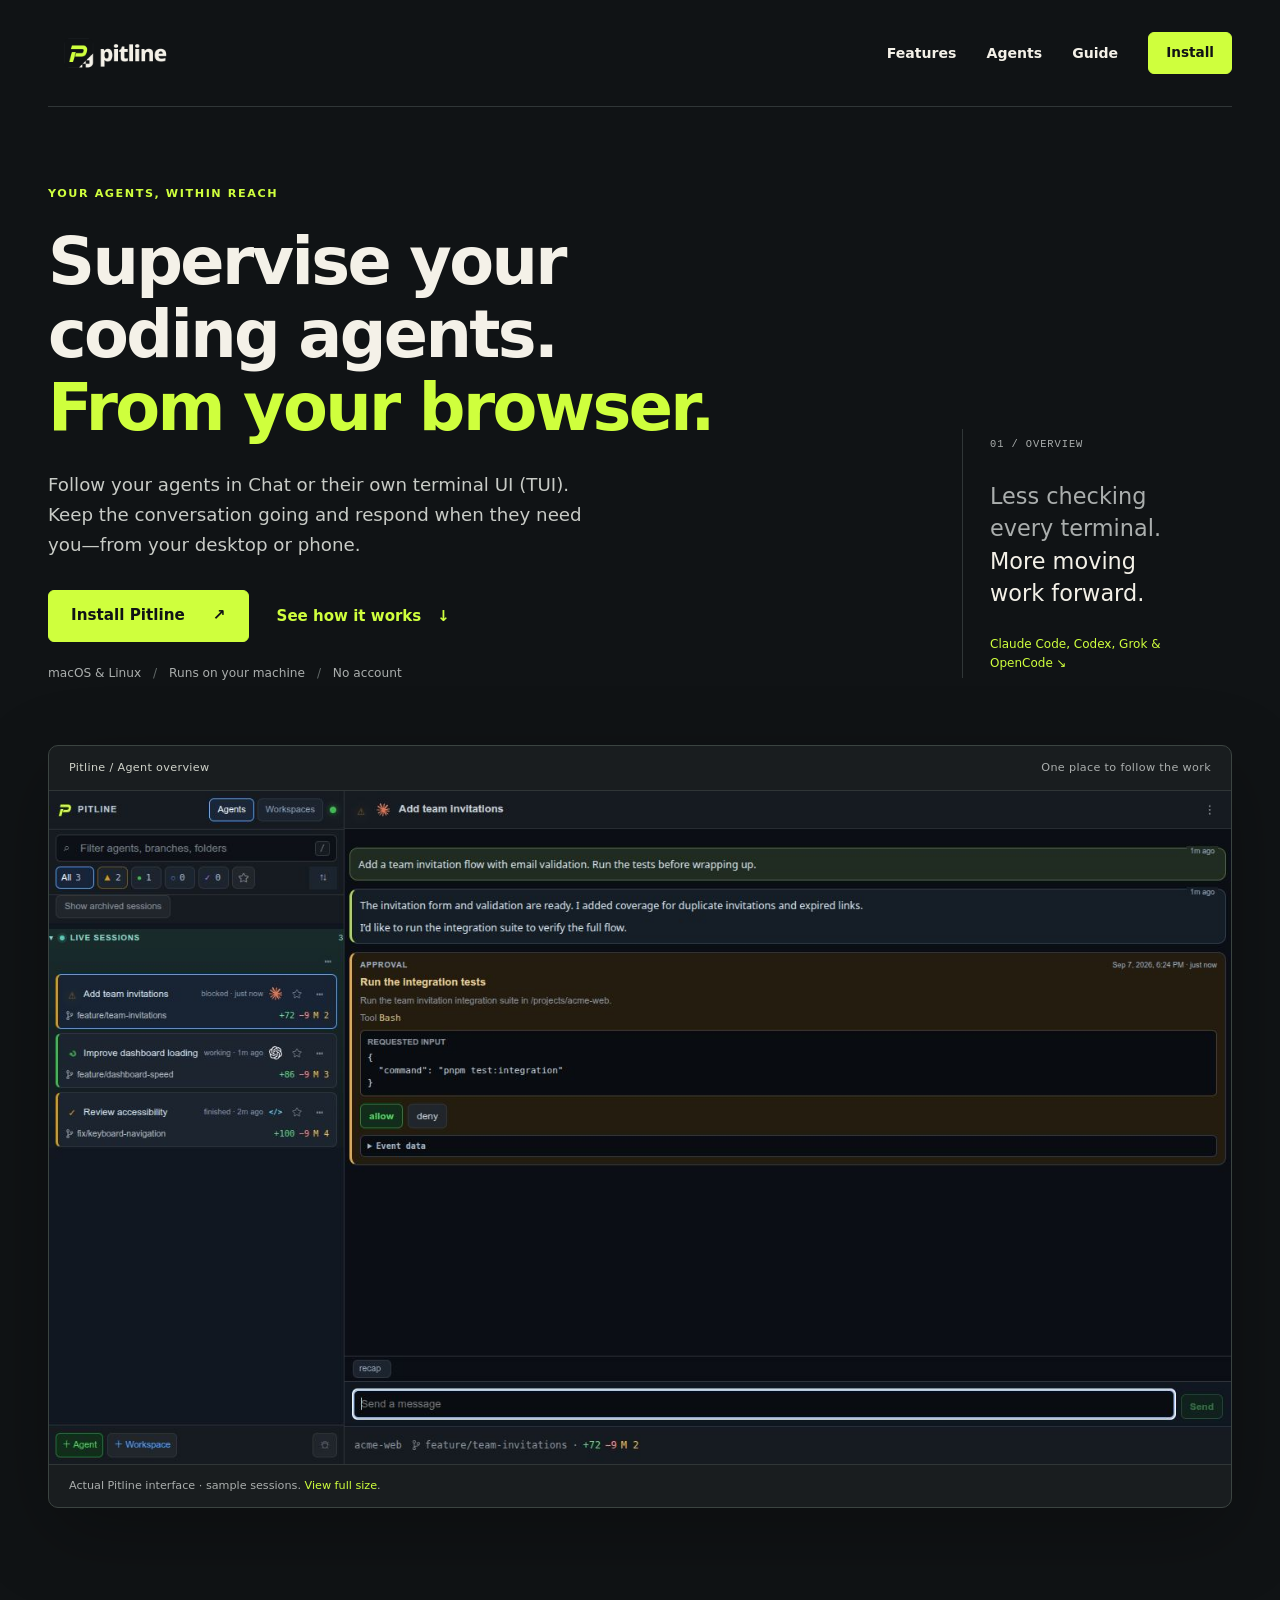
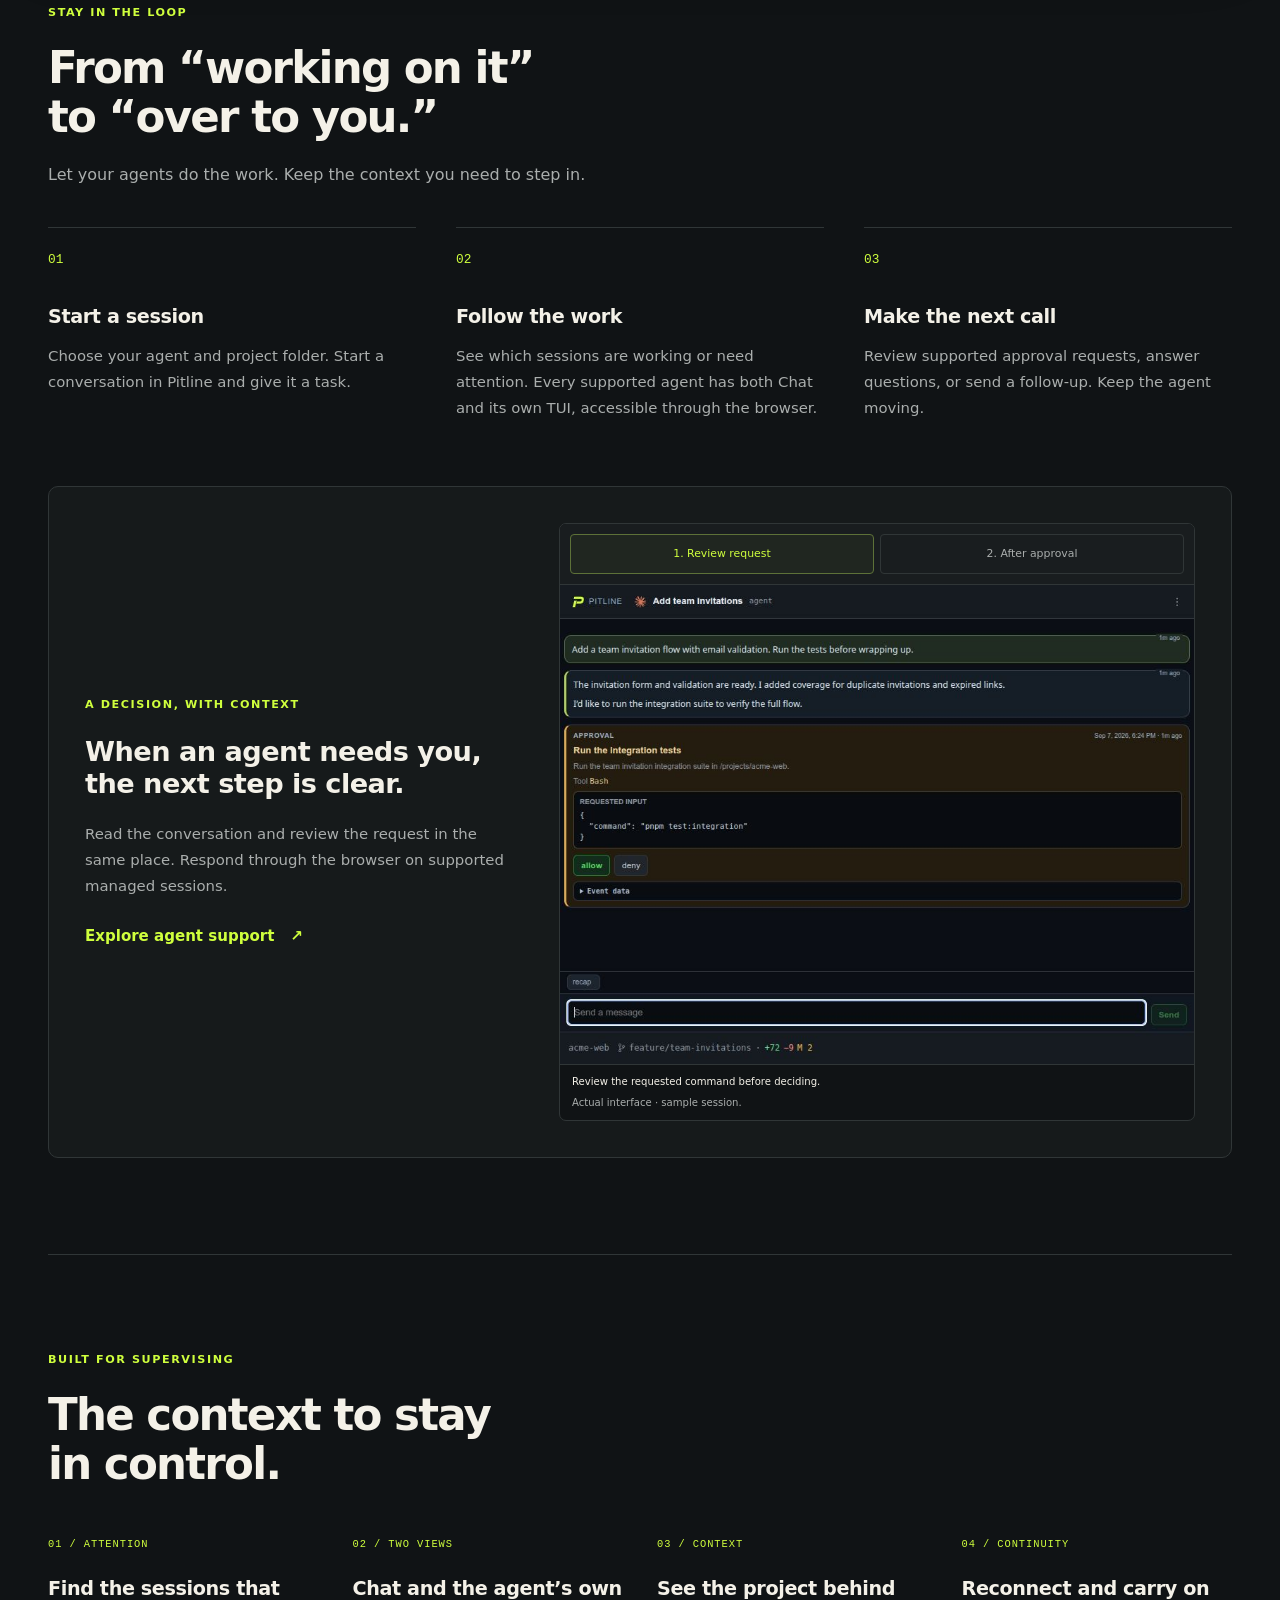
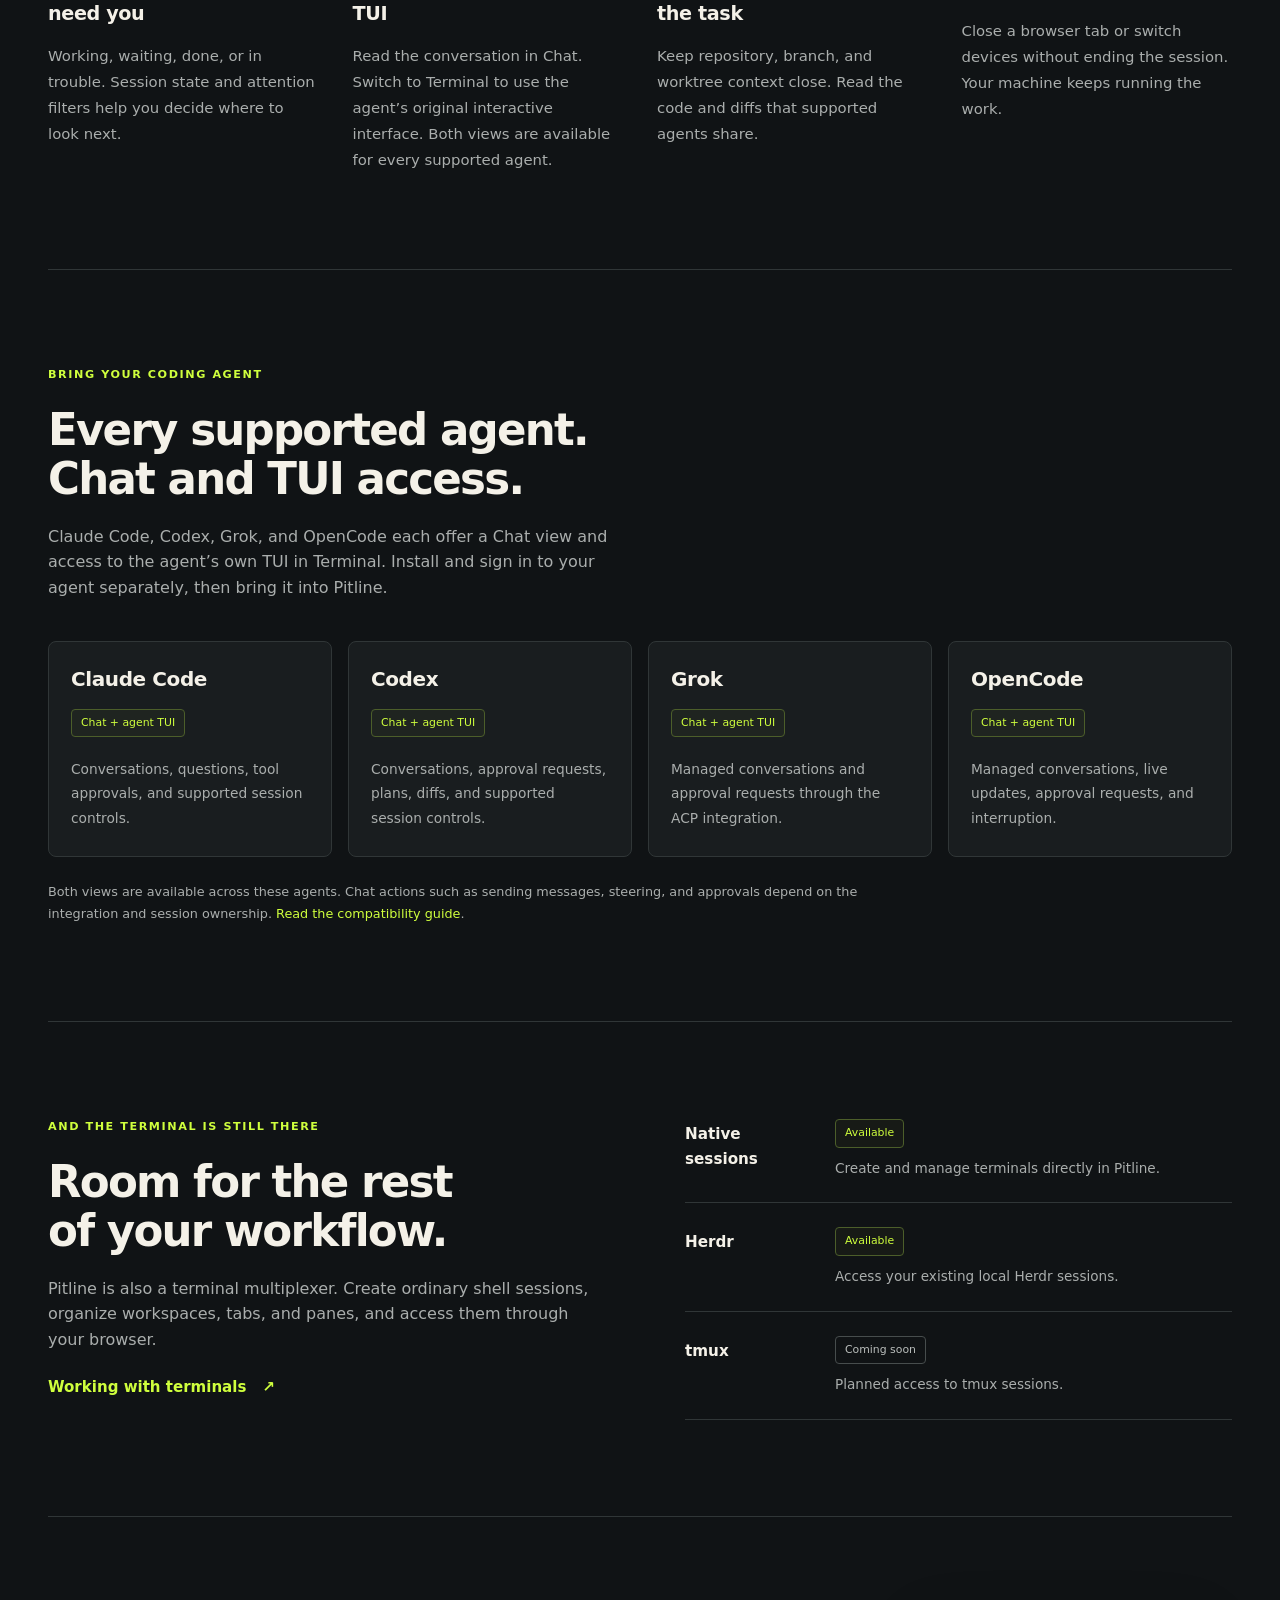
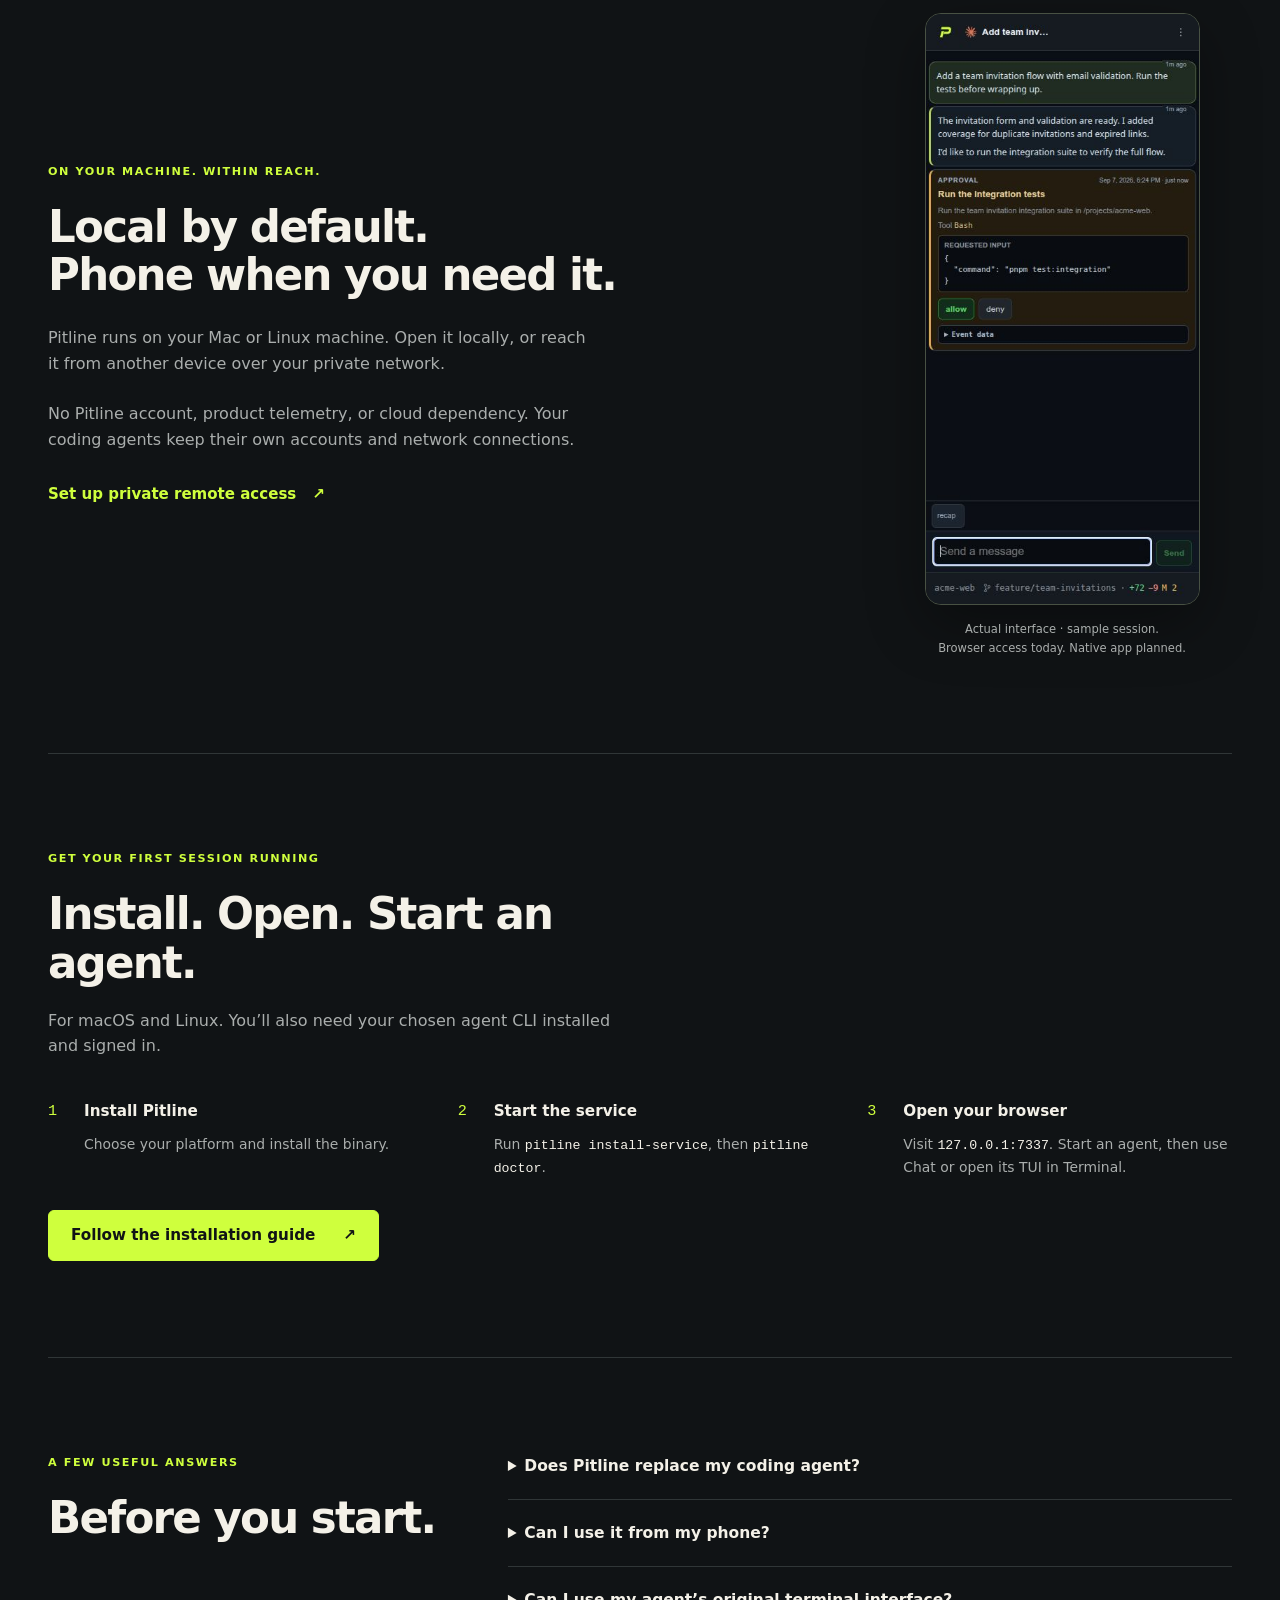
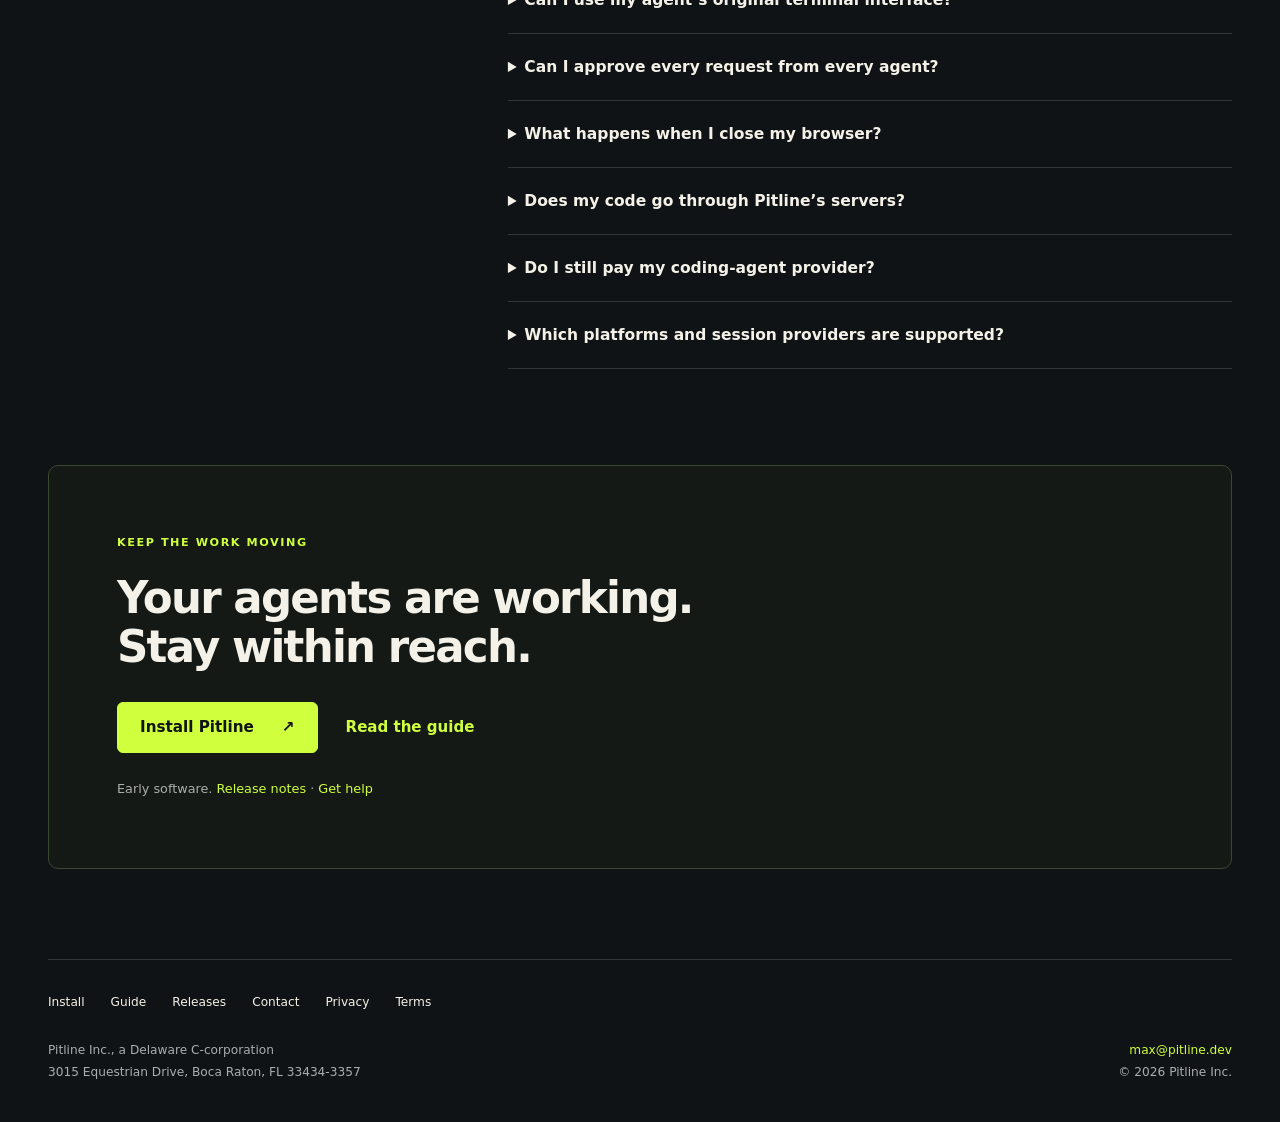
==== commit 516c0f70: "Clarify agent views and align public site pages" ====
--- a/index.html
+++ b/index.html
@@ -8,7 +8,7 @@
 <meta name="description" content="Follow your coding agents, manage conversations, and respond to approval requests from your browser. Pitline runs on your Mac or Linux machine. No account required.">
 <link rel="canonical" href="https://pitline.dev/">
 <link rel="icon" type="image/png" href="/assets/pitline-app-icon.png">
-<link rel="stylesheet" href="/site.css">
+<link rel="stylesheet" href="/site.css?v=2">
 <script src="/site.js" defer>
 </script>
 <meta property="og:title" content="Pitline — your agents, within reach">
@@ -38,7 +38,7 @@
 <h1 id="hero-title">Supervise your<br>coding agents.<br>
 <span class="accent">From your browser.</span>
 </h1>
-<p class="lede">Follow their work. Keep the conversation going. Respond when they need your approval—from your desktop or phone.</p>
+<p class="lede">Follow your agents in Chat or their own terminal UI (TUI). Keep the conversation going and respond when they need you—from your desktop or phone.</p>
 <div class="actions">
 <a class="button" href="/install.html">Install Pitline <span aria-hidden="true">↗</span>
 </a>
@@ -79,7 +79,7 @@
 <li>
 <span class="step-number">02</span>
 <h3>Follow the work</h3>
-<p>See which sessions are working or need attention. Open Chat for the conversation, or Terminal for the full session.</p>
+<p>See which sessions are working or need attention. Every supported agent has both Chat and its own TUI, accessible through the browser.</p>
 </li>
 <li>
 <span class="step-number">03</span>
@@ -118,9 +118,9 @@
 <p>Working, waiting, done, or in trouble. Session state and attention filters help you decide where to look next.</p>
 </article>
 <article>
-<span class="feature-index">02 / CONVERSATION</span>
-<h3>Pick up the thread</h3>
-<p>Follow agent history, send a new message, and interrupt or steer where the integration supports it.</p>
+<span class="feature-index">02 / TWO VIEWS</span>
+<h3>Chat and the agent’s own TUI</h3>
+<p>Read the conversation in Chat. Switch to Terminal to use the agent’s original interactive interface. Both views are available for every supported agent.</p>
 </article>
 <article>
 <span class="feature-index">03 / CONTEXT</span>
@@ -137,32 +137,32 @@
 <section id="agents" class="section section-border shell" aria-labelledby="agents-title">
 <div class="section-heading">
 <p class="eyebrow">Bring your coding agent</p>
-<h2 id="agents-title">Your tools.<br>A shared place to supervise.</h2>
-<p>Install and sign in to your agent separately, then start a managed session in Pitline for its supported Chat and approval controls.</p>
+<h2 id="agents-title">Every supported agent.<br>Chat and TUI access.</h2>
+<p>Claude Code, Codex, Grok, and OpenCode each offer a Chat view and access to the agent’s own TUI in Terminal. Install and sign in to your agent separately, then bring it into Pitline.</p>
 </div>
 <div class="agent-grid">
 <article>
 <h3>Claude Code</h3>
-<span class="availability">Chat &amp; approvals</span>
+<span class="availability">Chat + agent TUI</span>
 <p>Conversations, questions, tool approvals, and supported session controls.</p>
 </article>
 <article>
 <h3>Codex</h3>
-<span class="availability">Chat &amp; approvals</span>
+<span class="availability">Chat + agent TUI</span>
 <p>Conversations, approval requests, plans, diffs, and supported session controls.</p>
 </article>
 <article>
 <h3>Grok</h3>
-<span class="availability">Chat &amp; approvals</span>
+<span class="availability">Chat + agent TUI</span>
 <p>Managed conversations and approval requests through the ACP integration.</p>
 </article>
 <article>
 <h3>OpenCode</h3>
-<span class="availability">Chat &amp; approvals</span>
-<p>Managed conversations, live updates, approval requests, and terminal access.</p>
-</article>
-</div>
-<p class="section-note">Support varies by agent and session ownership. Sessions started outside Pitline may offer fewer controls. Pi provides lifecycle hooks; other CLIs can run in plain terminals. <a href="/guide.html#agents">Read the compatibility guide</a>.</p>
+<span class="availability">Chat + agent TUI</span>
+<p>Managed conversations, live updates, approval requests, and interruption.</p>
+</article>
+</div>
+<p class="section-note">Both views are available across these agents. Chat actions such as sending messages, steering, and approvals depend on the integration and session ownership. <a href="/guide.html#agents">Read the compatibility guide</a>.</p>
 </section>
 <section class="section section-border shell terminal-section" aria-labelledby="terminal-title">
 <div class="section-heading">
@@ -228,7 +228,7 @@
 </li>
 <li>
 <strong>Open your browser</strong>
-<span>Visit <code>127.0.0.1:7337</code>. Choose New agent, a launch folder, and Chat.</span>
+<span>Visit <code>127.0.0.1:7337</code>. Start an agent, then use Chat or open its TUI in Terminal.</span>
 </li>
 </ol>
 <a class="button" href="/install.html">Follow the installation guide <span aria-hidden="true">↗</span>
@@ -250,8 +250,12 @@
 <p>Yes, through your phone’s browser when it can reach the machine running Pitline. Use a private network such as Tailscale and configure access appropriately. A native mobile app and hosted cloud access are planned, not available today. <a href="/guide.html#remote-access">Set up access</a>.</p>
 </details>
 <details>
+<summary>Can I use my agent’s original terminal interface?</summary>
+<p>Yes. Every supported agent offers both Chat and its own terminal UI (TUI). Choose Chat for the conversation or Terminal for the agent’s original interactive interface, all in your browser. This is separate from Pitline’s ordinary shell sessions.</p>
+</details>
+<details>
 <summary>Can I approve every request from every agent?</summary>
-<p>Approval support depends on the agent, the request, and who owns the session. Start a managed session in Pitline for supported controls. External Claude hook approvals require separate setup; plain terminal access does not provide structured approval support. <a href="/guide.html#agents">Compare integrations</a>.</p>
+<p>Approval support depends on the agent, the request, and who owns the session. Start a managed session in Pitline for supported controls. External Claude hook approvals require separate setup. These limits concern approval controls in Chat; you can also interact with the agent through its own TUI. <a href="/guide.html#agents">Compare integrations</a>.</p>
 </details>
 <details>
 <summary>What happens when I close my browser?</summary>
@@ -262,8 +266,8 @@
 <p>The local product does not send your sessions, code, analytics, or telemetry to Pitline Inc. Browser connections go to your machine over the network you choose. Your coding agent may contact its own provider as usual. <a href="/privacy.html">Read the privacy notice</a>.</p>
 </details>
 <details>
-<summary>What does it cost, and where is the source?</summary>
-<p>The local Pitline software is licensed under Apache-2.0 and requires no Pitline subscription. Agent-provider costs are separate. <a href="https://github.com/pitlinehq/pitline">Browse the source</a>. A future cloud subscription is not available to purchase today.</p>
+<summary>Do I still pay my coding-agent provider?</summary>
+<p>Yes. Your agent provider’s subscriptions and usage charges still apply. Pitline uses your existing agent installations and accounts. A future Pitline cloud subscription is not available to purchase today.</p>
 </details>
 <details>
 <summary>Which platforms and session providers are supported?</summary>
@@ -287,7 +291,6 @@
 <nav aria-label="Footer navigation">
 <a href="/install.html">Install</a>
 <a href="/guide.html">Guide</a>
-<a href="https://github.com/pitlinehq/pitline">Source</a>
 <a href="https://github.com/pitlinehq/releases/releases">Releases</a>
 <a href="/contact.html">Contact</a>
 <a href="/privacy.html">Privacy</a>
--- a/site.css
+++ b/site.css
@@ -65,7 +65,7 @@
   display:none!important;
 }
 
-.shell {
+.shell,.page {
   width:min(1200px,calc(100% - 96px));
   margin-inline:auto;
 }
@@ -641,8 +641,7 @@
 
 /* Long-form pages share the landing page navigation and type system. */
 .page {
-  width:min(760px,calc(100% - 96px));
-  margin:65px auto 85px;
+  margin-block:65px 85px;
 }
 
 .page h1 {
@@ -672,6 +671,7 @@
 
 .prose .lede {
   font-size:1.15rem;
+  max-width:75ch;
 }
 
 .prose ul,.prose ol {
@@ -681,6 +681,11 @@
 
 .prose li {
   padding-left:.2rem;
+}
+
+/* Keep long documentation readable inside the shared page container. */
+.prose p,.prose ol,.prose ul {
+  max-width:85ch;
 }
 
 .prose strong {
@@ -913,7 +918,7 @@
 }
 
 @media(max-width:1000px) {
-  .shell {
+  .shell,.page {
     width:calc(100% - 56px);
   }
   .hero {
@@ -950,13 +955,10 @@
   .faq-section {
     gap:40px;
   }
-  .page {
-    width:min(760px,calc(100% - 56px));
-  }
 }
 
 @media(max-width:700px) {
-  .shell {
+  .shell,.page {
     width:calc(100% - 40px);
   }
   .site-header {
@@ -1152,7 +1154,6 @@
     margin-top:15px;
   }
   .page {
-    width:calc(100% - 40px);
     margin-block:40px 60px;
   }
   .page h1 {
